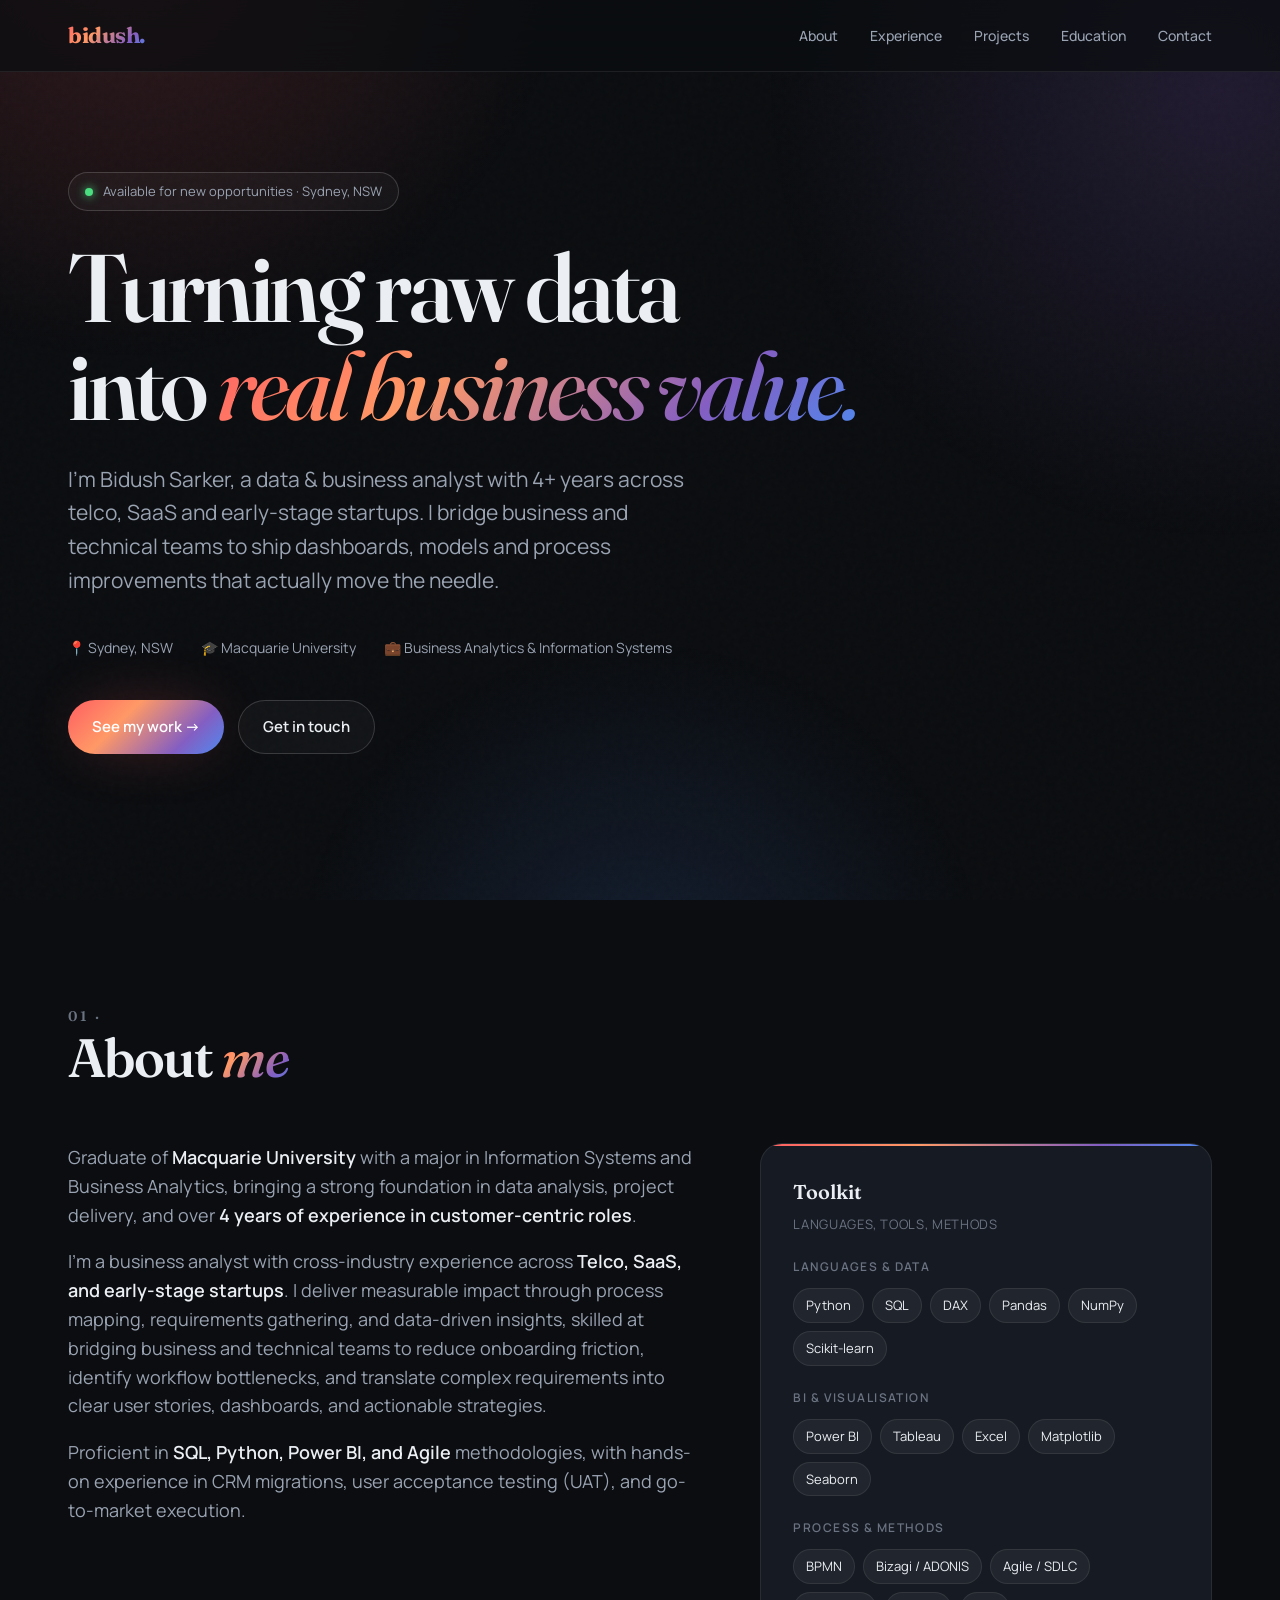
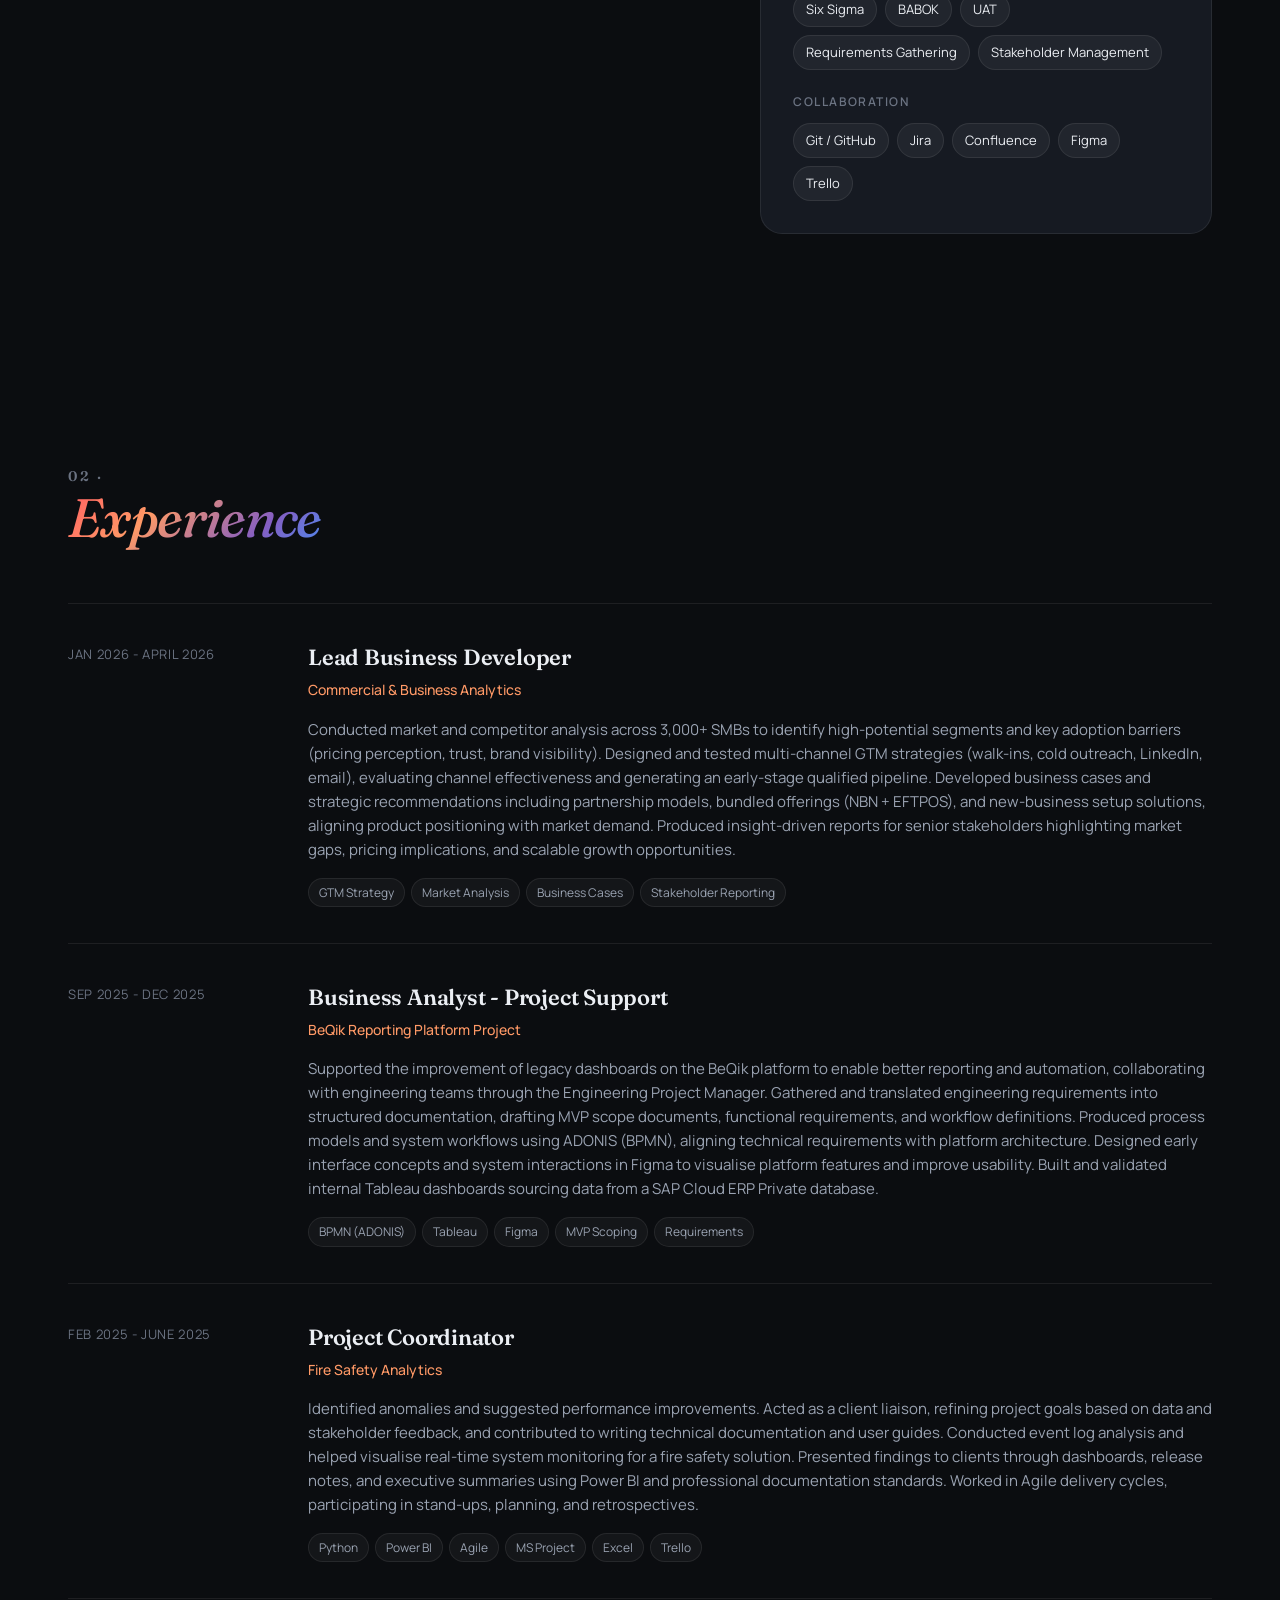
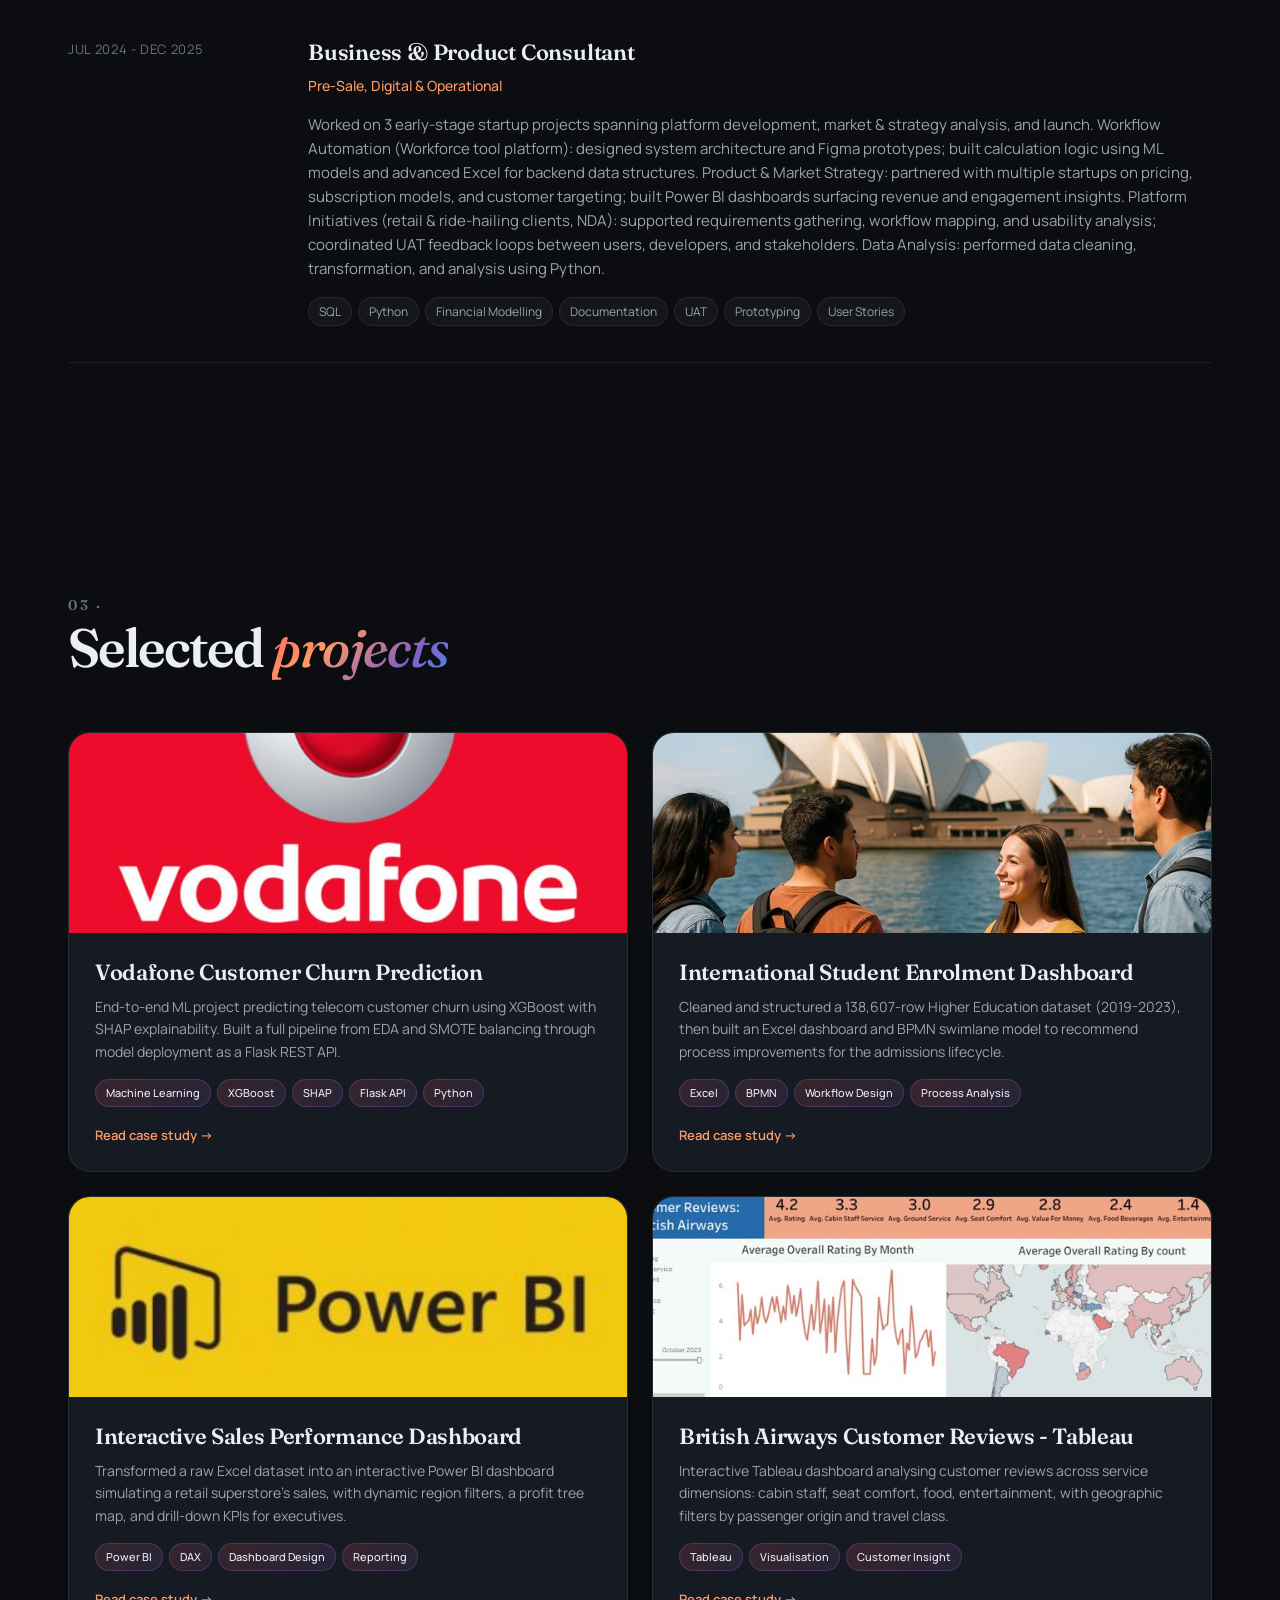
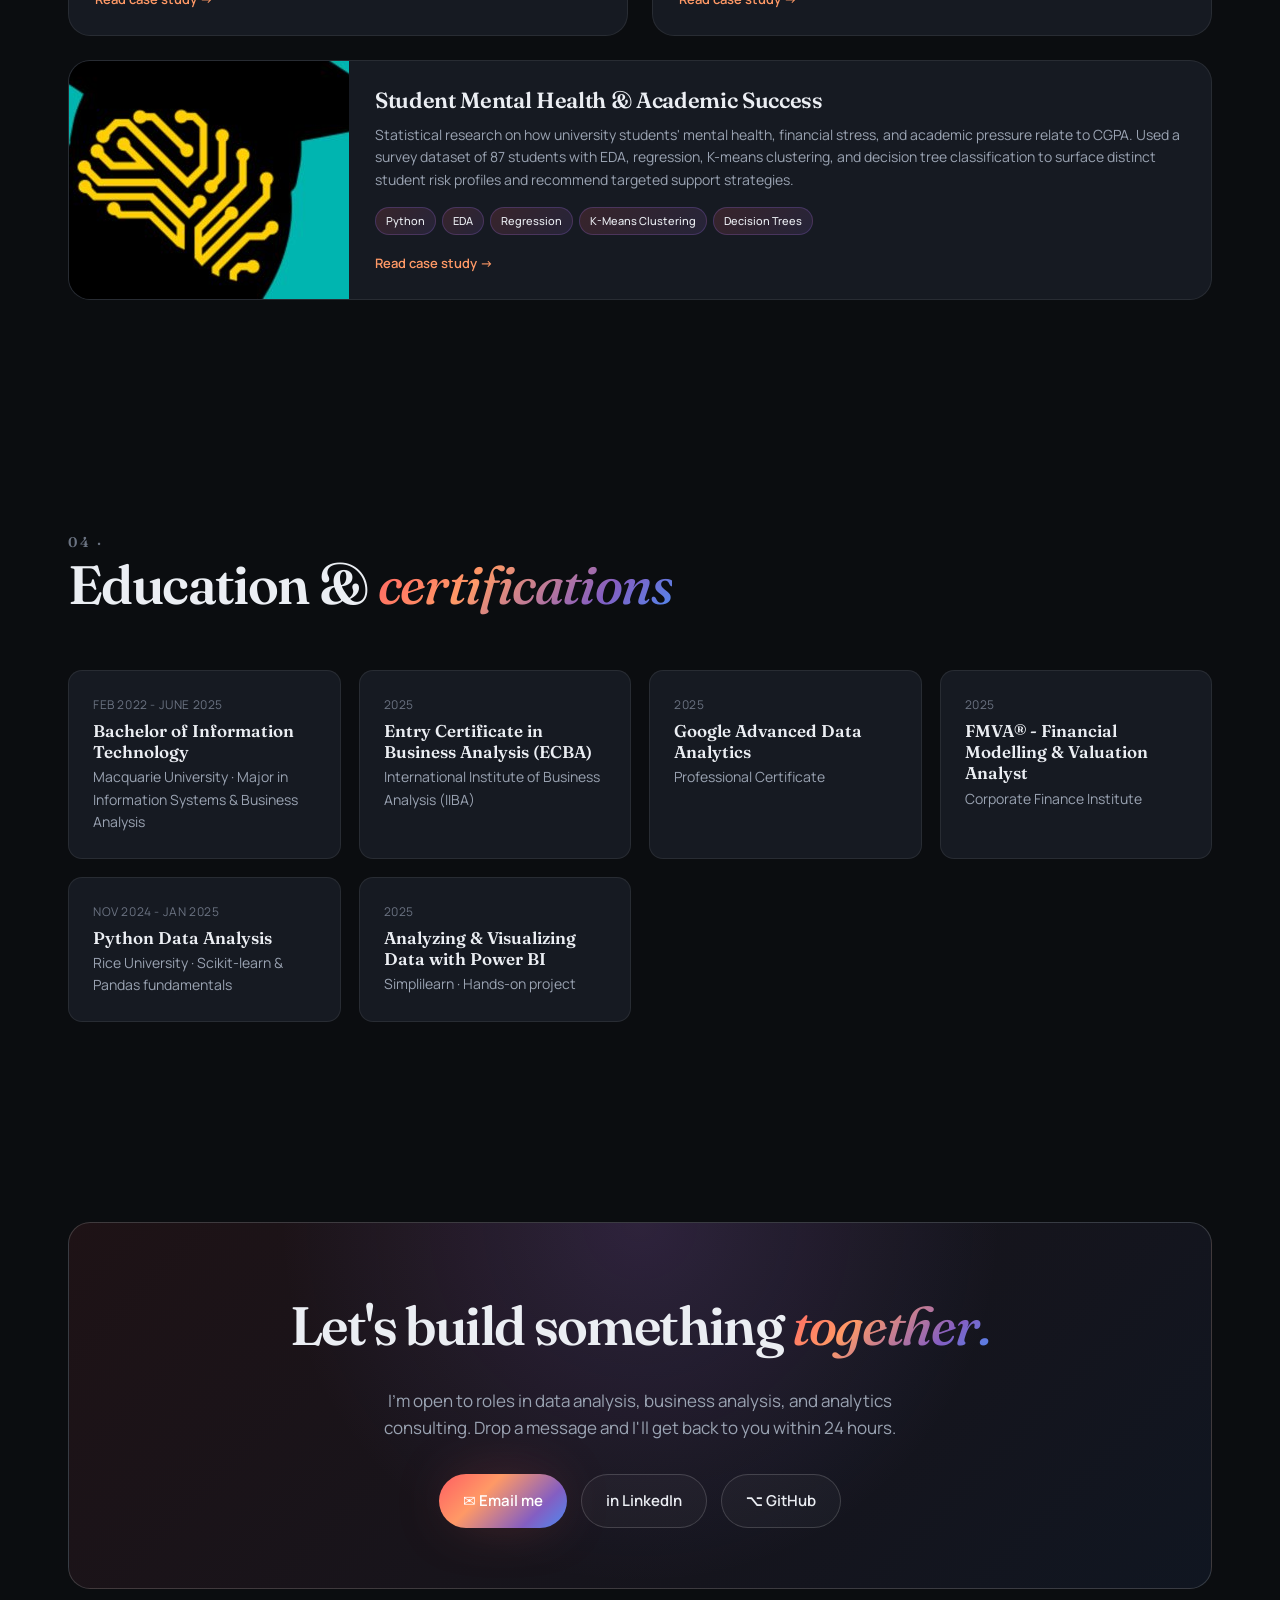
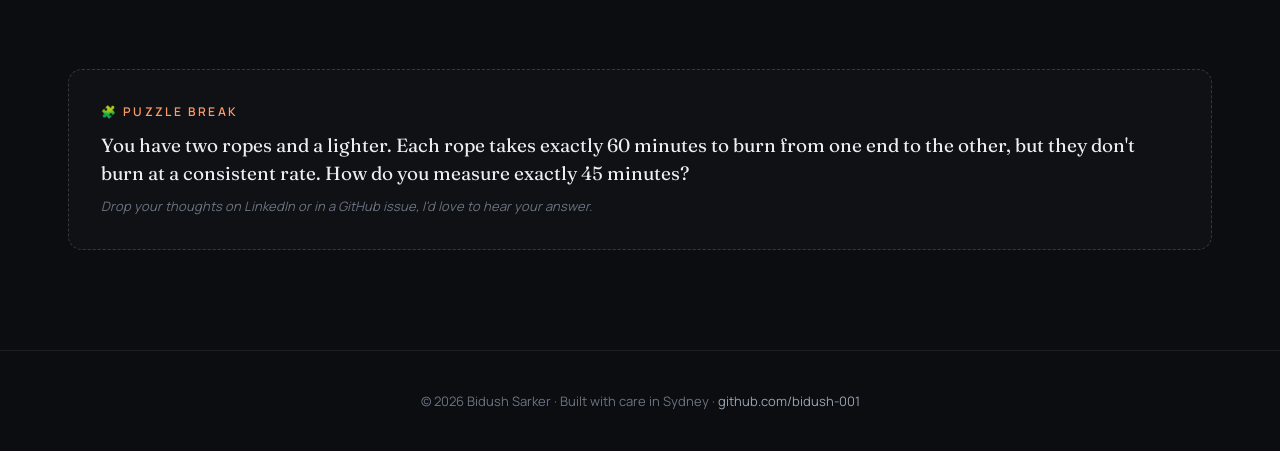
==== index.html @ 1be05b9e "Add files via upload Add project detail pages with case studies" ====
<!DOCTYPE html>
<html lang="en">
<head>
  <meta charset="UTF-8" />
  <meta name="viewport" content="width=device-width, initial-scale=1.0" />
  <title>Bidush Sarker - Data & Business Analyst</title>
  <meta name="description" content="Portfolio of Bidush Sarker - Sydney-based data and business analyst specialising in turning raw data into business value." />

  <link rel="preconnect" href="https://fonts.googleapis.com">
  <link rel="preconnect" href="https://fonts.gstatic.com" crossorigin>
  <link href="https://fonts.googleapis.com/css2?family=Fraunces:opsz,wght@9..144,400;9..144,500;9..144,600;9..144,700;9..144,800&family=Manrope:wght@400;500;600;700&display=swap" rel="stylesheet">
  <link rel="stylesheet" href="styles.css">
</head>
<body>

  <nav class="nav">
    <div class="nav-inner">
      <a href="#top" class="logo">bidush.</a>
      <ul class="nav-links">
        <li><a href="#about">About</a></li>
        <li><a href="#experience">Experience</a></li>
        <li><a href="#projects">Projects</a></li>
        <li><a href="#education">Education</a></li>
        <li><a href="#contact">Contact</a></li>
      </ul>
    </div>
  </nav>

  <header class="hero" id="top">
    <div class="container">
      <div class="eyebrow"><span class="dot"></span> Available for new opportunities · Sydney, NSW</div>
      <h1>
        Turning raw data<br>
        into <span class="accent">real business value.</span>
      </h1>
      <p class="hero-tagline">
        I'm Bidush Sarker, a data & business analyst with 4+ years across telco, SaaS and early-stage startups.
        I bridge business and technical teams to ship dashboards, models and process improvements that actually move the needle.
      </p>
      <div class="hero-meta">
        <span>📍 Sydney, NSW</span>
        <span>🎓 Macquarie University</span>
        <span>💼 Business Analytics & Information Systems</span>
      </div>
      <div class="cta-row">
        <a href="#projects" class="btn btn-primary">See my work →</a>
        <a href="#contact" class="btn btn-secondary">Get in touch</a>
      </div>
    </div>
  </header>

  <section id="about">
    <div class="container">
      <div class="section-head reveal">
        <h2 class="section-title"><span class="section-num">01 ·</span><br>About <span class="accent">me</span></h2>
      </div>
      <div class="about-grid">
        <div class="about-text reveal">
          <p>
            Graduate of <strong>Macquarie University</strong> with a major in Information Systems and Business Analytics,
            bringing a strong foundation in data analysis, project delivery, and over <strong>4 years of experience in customer-centric roles</strong>.
          </p>
          <p>
            I'm a business analyst with cross-industry experience across <strong>Telco, SaaS, and early-stage startups</strong>.
            I deliver measurable impact through process mapping, requirements gathering, and data-driven insights, skilled at bridging business and technical teams to reduce onboarding friction, identify workflow bottlenecks, and translate complex requirements into clear user stories, dashboards, and actionable strategies.
          </p>
          <p>
            Proficient in <strong>SQL, Python, Power BI, and Agile</strong> methodologies, with hands-on experience in CRM migrations, user acceptance testing (UAT), and go-to-market execution.
          </p>
        </div>

        <aside class="skills-card reveal">
          <h3>Toolkit</h3>
          <p>Languages, tools, methods</p>

          <div class="skills-group">
            <h4>Languages & Data</h4>
            <div class="chips">
              <span class="chip">Python</span>
              <span class="chip">SQL</span>
              <span class="chip">DAX</span>
              <span class="chip">Pandas</span>
              <span class="chip">NumPy</span>
              <span class="chip">Scikit-learn</span>
            </div>
          </div>

          <div class="skills-group">
            <h4>BI & Visualisation</h4>
            <div class="chips">
              <span class="chip">Power BI</span>
              <span class="chip">Tableau</span>
              <span class="chip">Excel</span>
              <span class="chip">Matplotlib</span>
              <span class="chip">Seaborn</span>
            </div>
          </div>

          <div class="skills-group">
            <h4>Process & Methods</h4>
            <div class="chips">
              <span class="chip">BPMN</span>
              <span class="chip">Bizagi / ADONIS</span>
              <span class="chip">Agile / SDLC</span>
              <span class="chip">Six Sigma</span>
              <span class="chip">BABOK</span>
              <span class="chip">UAT</span>
              <span class="chip">Requirements Gathering</span>
              <span class="chip">Stakeholder Management</span>
            </div>
          </div>

          <div class="skills-group">
            <h4>Collaboration</h4>
            <div class="chips">
              <span class="chip">Git / GitHub</span>
              <span class="chip">Jira</span>
              <span class="chip">Confluence</span>
              <span class="chip">Figma</span>
              <span class="chip">Trello</span>
            </div>
          </div>
        </aside>
      </div>
    </div>
  </section>

  <section id="experience">
    <div class="container">
      <div class="section-head reveal">
        <h2 class="section-title"><span class="section-num">02 ·</span><br><span class="accent">Experience</span></h2>
      </div>

      <div class="experience-list">
        <article class="job reveal">
          <div class="job-date">Jan 2026 - April 2026</div>
          <div>
            <h3 class="job-title">Lead Business Developer</h3>
            <p class="job-company">Commercial & Business Analytics</p>
            <p class="job-desc">
              Conducted market and competitor analysis across 3,000+ SMBs to identify high-potential segments and key adoption barriers (pricing perception, trust, brand visibility).
              Designed and tested multi-channel GTM strategies (walk-ins, cold outreach, LinkedIn, email), evaluating channel effectiveness and generating an early-stage qualified pipeline.
              Developed business cases and strategic recommendations including partnership models, bundled offerings (NBN + EFTPOS), and new-business setup solutions, aligning product positioning with market demand.
              Produced insight-driven reports for senior stakeholders highlighting market gaps, pricing implications, and scalable growth opportunities.
            </p>
            <div class="job-tags">
              <span class="job-tag">GTM Strategy</span>
              <span class="job-tag">Market Analysis</span>
              <span class="job-tag">Business Cases</span>
              <span class="job-tag">Stakeholder Reporting</span>
            </div>
          </div>
        </article>

        <article class="job reveal">
          <div class="job-date">Sep 2025 - Dec 2025</div>
          <div>
            <h3 class="job-title">Business Analyst - Project Support</h3>
            <p class="job-company">BeQik Reporting Platform Project</p>
            <p class="job-desc">
              Supported the improvement of legacy dashboards on the BeQik platform to enable better reporting and automation, collaborating with engineering teams through the Engineering Project Manager.
              Gathered and translated engineering requirements into structured documentation, drafting MVP scope documents, functional requirements, and workflow definitions.
              Produced process models and system workflows using ADONIS (BPMN), aligning technical requirements with platform architecture.
              Designed early interface concepts and system interactions in Figma to visualise platform features and improve usability.
              Built and validated internal Tableau dashboards sourcing data from a SAP Cloud ERP Private database.
            </p>
            <div class="job-tags">
              <span class="job-tag">BPMN (ADONIS)</span>
              <span class="job-tag">Tableau</span>
              <span class="job-tag">Figma</span>
              <span class="job-tag">MVP Scoping</span>
              <span class="job-tag">Requirements</span>
            </div>
          </div>
        </article>

        <article class="job reveal">
          <div class="job-date">Feb 2025 - June 2025</div>
          <div>
            <h3 class="job-title">Project Coordinator</h3>
            <p class="job-company">Fire Safety Analytics</p>
            <p class="job-desc">
              Identified anomalies and suggested performance improvements. Acted as a client liaison, refining project goals based on data and stakeholder feedback, and contributed to writing technical documentation and user guides.
              Conducted event log analysis and helped visualise real-time system monitoring for a fire safety solution.
              Presented findings to clients through dashboards, release notes, and executive summaries using Power BI and professional documentation standards.
              Worked in Agile delivery cycles, participating in stand-ups, planning, and retrospectives.
            </p>
            <div class="job-tags">
              <span class="job-tag">Python</span>
              <span class="job-tag">Power BI</span>
              <span class="job-tag">Agile</span>
              <span class="job-tag">MS Project</span>
              <span class="job-tag">Excel</span>
              <span class="job-tag">Trello</span>
            </div>
          </div>
        </article>

        <article class="job reveal">
          <div class="job-date">Jul 2024 - Dec 2025</div>
          <div>
            <h3 class="job-title">Business & Product Consultant</h3>
            <p class="job-company">Pre-Sale, Digital & Operational</p>
            <p class="job-desc">
              Worked on 3 early-stage startup projects spanning platform development, market & strategy analysis, and launch.
              Workflow Automation (Workforce tool platform): designed system architecture and Figma prototypes; built calculation logic using ML models and advanced Excel for backend data structures.
              Product & Market Strategy: partnered with multiple startups on pricing, subscription models, and customer targeting; built Power BI dashboards surfacing revenue and engagement insights.
              Platform Initiatives (retail & ride-hailing clients, NDA): supported requirements gathering, workflow mapping, and usability analysis; coordinated UAT feedback loops between users, developers, and stakeholders.
              Data Analysis: performed data cleaning, transformation, and analysis using Python.
            </p>
            <div class="job-tags">
              <span class="job-tag">SQL</span>
              <span class="job-tag">Python</span>
              <span class="job-tag">Financial Modelling</span>
              <span class="job-tag">Documentation</span>
              <span class="job-tag">UAT</span>
              <span class="job-tag">Prototyping</span>
              <span class="job-tag">User Stories</span>
            </div>
          </div>
        </article>
      </div>
    </div>
  </section>

  <section id="projects">
    <div class="container">
      <div class="section-head reveal">
        <h2 class="section-title"><span class="section-num">03 ·</span><br>Selected <span class="accent">projects</span></h2>
      </div>

      <div class="projects-grid">

        <a href="projects/vodafone-churn.html" class="project-card reveal">
          <div class="project-thumb"><img src="images/vodafone-thumb.jpg" alt="Vodafone"></div>
          <div class="project-body">
            <h3 class="project-title">Vodafone Customer Churn Prediction</h3>
            <p class="project-desc">
              End-to-end ML project predicting telecom customer churn using XGBoost with SHAP explainability. Built a full pipeline from EDA and SMOTE balancing through model deployment as a Flask REST API.
            </p>
            <div class="project-tags">
              <span class="project-tag">Machine Learning</span>
              <span class="project-tag">XGBoost</span>
              <span class="project-tag">SHAP</span>
              <span class="project-tag">Flask API</span>
              <span class="project-tag">Python</span>
            </div>
            <span class="project-cta">Read case study →</span>
          </div>
        </a>

        <a href="projects/intl-student.html" class="project-card reveal">
          <div class="project-thumb"><img src="images/intl-student-thumb.png" alt="International students"></div>
          <div class="project-body">
            <h3 class="project-title">International Student Enrolment Dashboard</h3>
            <p class="project-desc">
              Cleaned and structured a 138,607-row Higher Education dataset (2019-2023), then built an Excel dashboard and BPMN swimlane model to recommend process improvements for the admissions lifecycle.
            </p>
            <div class="project-tags">
              <span class="project-tag">Excel</span>
              <span class="project-tag">BPMN</span>
              <span class="project-tag">Workflow Design</span>
              <span class="project-tag">Process Analysis</span>
            </div>
            <span class="project-cta">Read case study →</span>
          </div>
        </a>

        <a href="projects/powerbi-sales.html" class="project-card reveal">
          <div class="project-thumb"><img src="images/powerbi-thumb.png" alt="Power BI"></div>
          <div class="project-body">
            <h3 class="project-title">Interactive Sales Performance Dashboard</h3>
            <p class="project-desc">
              Transformed a raw Excel dataset into an interactive Power BI dashboard simulating a retail superstore's sales, with dynamic region filters, a profit tree map, and drill-down KPIs for executives.
            </p>
            <div class="project-tags">
              <span class="project-tag">Power BI</span>
              <span class="project-tag">DAX</span>
              <span class="project-tag">Dashboard Design</span>
              <span class="project-tag">Reporting</span>
            </div>
            <span class="project-cta">Read case study →</span>
          </div>
        </a>

        <a href="projects/british-airways.html" class="project-card reveal">
          <div class="project-thumb"><img src="images/ba-thumb.png" alt="British Airways Tableau"></div>
          <div class="project-body">
            <h3 class="project-title">British Airways Customer Reviews - Tableau</h3>
            <p class="project-desc">
              Interactive Tableau dashboard analysing customer reviews across service dimensions: cabin staff, seat comfort, food, entertainment, with geographic filters by passenger origin and travel class.
            </p>
            <div class="project-tags">
              <span class="project-tag">Tableau</span>
              <span class="project-tag">Visualisation</span>
              <span class="project-tag">Customer Insight</span>
            </div>
            <span class="project-cta">Read case study →</span>
          </div>
        </a>

        <a href="projects/student-mental-health.html" class="project-card reveal" style="grid-column: 1 / -1;">
          <div style="display: grid; grid-template-columns: 280px 1fr; min-height: 200px;">
            <div class="project-thumb" style="height: 100%;"><img src="images/mental-health-thumb.png" alt="Student mental health"></div>
            <div class="project-body">
              <h3 class="project-title">Student Mental Health & Academic Success</h3>
              <p class="project-desc">
                Statistical research on how university students' mental health, financial stress, and academic pressure relate to CGPA. Used a survey dataset of 87 students with EDA, regression, K-means clustering, and decision tree classification to surface distinct student risk profiles and recommend targeted support strategies.
              </p>
              <div class="project-tags">
                <span class="project-tag">Python</span>
                <span class="project-tag">EDA</span>
                <span class="project-tag">Regression</span>
                <span class="project-tag">K-Means Clustering</span>
                <span class="project-tag">Decision Trees</span>
              </div>
              <span class="project-cta">Read case study →</span>
            </div>
          </div>
        </a>

      </div>
    </div>
  </section>

  <section id="education">
    <div class="container">
      <div class="section-head reveal">
        <h2 class="section-title"><span class="section-num">04 ·</span><br>Education & <span class="accent">certifications</span></h2>
      </div>

      <div class="edu-grid">
        <div class="edu-item reveal">
          <div class="edu-date">Feb 2022 - June 2025</div>
          <div class="edu-title">Bachelor of Information Technology</div>
          <div class="edu-sub">Macquarie University · Major in Information Systems & Business Analysis</div>
        </div>
        <div class="edu-item reveal">
          <div class="edu-date">2025</div>
          <div class="edu-title">Entry Certificate in Business Analysis (ECBA)</div>
          <div class="edu-sub">International Institute of Business Analysis (IIBA)</div>
        </div>
        <div class="edu-item reveal">
          <div class="edu-date">2025</div>
          <div class="edu-title">Google Advanced Data Analytics</div>
          <div class="edu-sub">Professional Certificate</div>
        </div>
        <div class="edu-item reveal">
          <div class="edu-date">2025</div>
          <div class="edu-title">FMVA® - Financial Modelling & Valuation Analyst</div>
          <div class="edu-sub">Corporate Finance Institute</div>
        </div>
        <div class="edu-item reveal">
          <div class="edu-date">Nov 2024 - Jan 2025</div>
          <div class="edu-title">Python Data Analysis</div>
          <div class="edu-sub">Rice University · Scikit-learn & Pandas fundamentals</div>
        </div>
        <div class="edu-item reveal">
          <div class="edu-date">2025</div>
          <div class="edu-title">Analyzing & Visualizing Data with Power BI</div>
          <div class="edu-sub">Simplilearn · Hands-on project</div>
        </div>
      </div>
    </div>
  </section>

  <section id="contact">
    <div class="container">
      <div class="contact-card reveal">
        <h2>Let's build something <span class="accent">together.</span></h2>
        <p>
          I'm open to roles in data analysis, business analysis, and analytics consulting.
          Drop a message and I'll get back to you within 24 hours.
        </p>
        <div class="contact-links">
          <a href="mailto:bidush.sarkers99@gmail.com" class="btn btn-primary">✉ Email me</a>
          <a href="https://www.linkedin.com/in/bidush-sarker-0323841b0" target="_blank" rel="noopener" class="btn btn-secondary">in LinkedIn</a>
          <a href="https://github.com/bidush-001" target="_blank" rel="noopener" class="btn btn-secondary">⌥ GitHub</a>
        </div>
      </div>

      <div class="puzzle reveal">
        <div class="puzzle-label">🧩 Puzzle break</div>
        <div class="puzzle-text">
          You have two ropes and a lighter. Each rope takes exactly 60 minutes to burn from one end to the other, but they don't burn at a consistent rate. How do you measure exactly 45 minutes?
        </div>
        <div class="puzzle-note">Drop your thoughts on LinkedIn or in a GitHub issue, I'd love to hear your answer.</div>
      </div>
    </div>
  </section>

  <footer>
    <div class="container">
      <p>© 2026 Bidush Sarker · Built with care in Sydney · <a href="https://github.com/bidush-001" target="_blank" rel="noopener">github.com/bidush-001</a></p>
    </div>
  </footer>

  <script>
    const observer = new IntersectionObserver((entries) => {
      entries.forEach(entry => {
        if (entry.isIntersecting) {
          entry.target.classList.add('visible');
          observer.unobserve(entry.target);
        }
      });
    }, { threshold: 0.12, rootMargin: '0px 0px -60px 0px' });
    document.querySelectorAll('.reveal').forEach(el => observer.observe(el));
  </script>
</body>
</html>
---- styles.css ----
/* ========== Shared portfolio styles ========== */

:root {
  --bg: #0b0d10;
  --bg-soft: #11141a;
  --surface: #161a22;
  --surface-2: #1d222c;
  --border: rgba(255,255,255,0.08);
  --border-strong: rgba(255,255,255,0.16);
  --text: #ebeef3;
  --text-muted: #9aa3b2;
  --text-dim: #6b7382;

  --accent-1: #ff5e62;
  --accent-2: #ff9966;
  --accent-3: #845ec2;
  --accent-4: #4d8af0;

  --grad-primary: linear-gradient(135deg, #ff5e62 0%, #ff9966 35%, #845ec2 75%, #4d8af0 100%);
  --grad-soft: linear-gradient(135deg, rgba(255,94,98,0.15), rgba(132,94,194,0.15));

  --radius-sm: 8px;
  --radius: 14px;
  --radius-lg: 22px;
  --shadow-soft: 0 10px 40px -10px rgba(0,0,0,0.5);
  --shadow-glow: 0 0 60px -15px rgba(255,94,98,0.4);

  --font-display: 'Fraunces', serif;
  --font-body: 'Manrope', system-ui, sans-serif;
}

*, *::before, *::after { box-sizing: border-box; margin: 0; padding: 0; }
html { scroll-behavior: smooth; }
body {
  font-family: var(--font-body);
  background: var(--bg);
  color: var(--text);
  line-height: 1.6;
  overflow-x: hidden;
  -webkit-font-smoothing: antialiased;
  -moz-osx-font-smoothing: grayscale;
}
a { color: inherit; text-decoration: none; }
img { max-width: 100%; display: block; }
button { font-family: inherit; cursor: pointer; border: none; background: none; color: inherit; }

body::before {
  content: '';
  position: fixed;
  inset: 0;
  background:
    radial-gradient(900px circle at 10% -10%, rgba(255,94,98,0.18), transparent 50%),
    radial-gradient(900px circle at 95% 10%, rgba(132,94,194,0.18), transparent 50%),
    radial-gradient(700px circle at 50% 110%, rgba(77,138,240,0.15), transparent 50%);
  z-index: -2;
  pointer-events: none;
}
body::after {
  content: '';
  position: fixed;
  inset: 0;
  background-image: url("data:image/svg+xml,%3Csvg viewBox='0 0 200 200' xmlns='http://www.w3.org/2000/svg'%3E%3Cfilter id='n'%3E%3CfeTurbulence type='fractalNoise' baseFrequency='0.85' numOctaves='3' /%3E%3C/filter%3E%3Crect width='100%25' height='100%25' filter='url(%23n)' opacity='0.5'/%3E%3C/svg%3E");
  opacity: 0.04;
  z-index: -1;
  pointer-events: none;
}

.container {
  max-width: 1200px;
  margin: 0 auto;
  padding: 0 28px;
}

/* ---------- Nav ---------- */
.nav {
  position: sticky;
  top: 0;
  z-index: 50;
  backdrop-filter: blur(20px);
  -webkit-backdrop-filter: blur(20px);
  background: rgba(11,13,16,0.7);
  border-bottom: 1px solid var(--border);
}
.nav-inner {
  display: flex;
  align-items: center;
  justify-content: space-between;
  padding: 18px 28px;
  max-width: 1200px;
  margin: 0 auto;
}
.logo {
  font-family: var(--font-display);
  font-weight: 700;
  font-size: 22px;
  letter-spacing: -0.02em;
  background: var(--grad-primary);
  -webkit-background-clip: text;
  background-clip: text;
  color: transparent;
}
.nav-links {
  display: flex;
  gap: 32px;
  list-style: none;
}
.nav-links a {
  font-size: 14px;
  font-weight: 500;
  color: var(--text-muted);
  transition: color 0.2s ease;
  position: relative;
}
.nav-links a:hover { color: var(--text); }
.nav-links a::after {
  content: '';
  position: absolute;
  bottom: -6px; left: 0;
  height: 2px;
  width: 0;
  background: var(--grad-primary);
  transition: width 0.3s ease;
}
.nav-links a:hover::after { width: 100%; }
@media (max-width: 720px) { .nav-links { display: none; } }

/* ---------- Buttons ---------- */
.btn {
  display: inline-flex;
  align-items: center;
  gap: 10px;
  padding: 14px 24px;
  border-radius: 100px;
  font-size: 15px;
  font-weight: 600;
  transition: transform 0.2s ease, box-shadow 0.2s ease;
}
.btn-primary {
  background: var(--grad-primary);
  color: white;
  box-shadow: var(--shadow-glow);
}
.btn-primary:hover { transform: translateY(-2px); box-shadow: 0 0 80px -10px rgba(255,94,98,0.6); }
.btn-secondary {
  border: 1px solid var(--border-strong);
  background: rgba(255,255,255,0.03);
  color: var(--text);
}
.btn-secondary:hover { transform: translateY(-2px); border-color: var(--text); }

/* ---------- Footer ---------- */
footer {
  padding: 40px 0;
  border-top: 1px solid var(--border);
  text-align: center;
  color: var(--text-dim);
  font-size: 13px;
}
footer a { color: var(--text-muted); }
footer a:hover { color: var(--text); }

/* ---------- Scroll reveal ---------- */
.reveal { opacity: 0; transform: translateY(24px); transition: opacity 0.7s ease, transform 0.7s ease; }
.reveal.visible { opacity: 1; transform: translateY(0); }

::selection { background: var(--accent-1); color: white; }

/* ========== Index page only ========== */

.hero {
  padding: 100px 0 120px;
  position: relative;
}
.eyebrow {
  display: inline-flex;
  align-items: center;
  gap: 10px;
  padding: 8px 16px;
  border: 1px solid var(--border-strong);
  border-radius: 100px;
  background: rgba(255,255,255,0.03);
  font-size: 13px;
  color: var(--text-muted);
  margin-bottom: 28px;
}
.eyebrow .dot {
  width: 8px; height: 8px;
  border-radius: 50%;
  background: #4ade80;
  box-shadow: 0 0 10px #4ade80;
  animation: pulse 2s ease-in-out infinite;
}
@keyframes pulse { 50% { opacity: 0.6; } }

.hero h1 {
  font-family: var(--font-display);
  font-weight: 600;
  font-size: clamp(46px, 8vw, 96px);
  line-height: 1.02;
  letter-spacing: -0.035em;
  margin-bottom: 28px;
}
.hero h1 .accent {
  background: var(--grad-primary);
  -webkit-background-clip: text;
  background-clip: text;
  color: transparent;
  font-style: italic;
  font-weight: 500;
}
.hero-tagline {
  font-size: clamp(17px, 2vw, 21px);
  color: var(--text-muted);
  max-width: 640px;
  margin-bottom: 40px;
}
.hero-meta {
  display: flex;
  flex-wrap: wrap;
  gap: 28px;
  margin-bottom: 40px;
  font-size: 14px;
  color: var(--text-muted);
}
.hero-meta span { display: inline-flex; align-items: center; gap: 8px; }

.cta-row { display: flex; flex-wrap: wrap; gap: 14px; }

section { padding: 100px 0; position: relative; }
.section-head {
  display: flex;
  align-items: baseline;
  justify-content: space-between;
  margin-bottom: 56px;
  flex-wrap: wrap;
  gap: 20px;
}
.section-title {
  font-family: var(--font-display);
  font-weight: 600;
  font-size: clamp(34px, 5vw, 54px);
  letter-spacing: -0.03em;
  line-height: 1.05;
}
.section-title .accent {
  background: var(--grad-primary);
  -webkit-background-clip: text;
  background-clip: text;
  color: transparent;
  font-style: italic;
  font-weight: 500;
}
.section-num {
  font-family: var(--font-display);
  font-size: 14px;
  color: var(--text-dim);
  letter-spacing: 0.2em;
  text-transform: uppercase;
}

.about-grid {
  display: grid;
  grid-template-columns: 1.4fr 1fr;
  gap: 60px;
  align-items: start;
}
@media (max-width: 880px) { .about-grid { grid-template-columns: 1fr; } }
.about-text { font-size: 18px; color: var(--text-muted); }
.about-text p + p { margin-top: 18px; }
.about-text strong { color: var(--text); font-weight: 600; }

.skills-card {
  padding: 32px;
  background: var(--surface);
  border: 1px solid var(--border);
  border-radius: var(--radius-lg);
  position: relative;
  overflow: hidden;
}
.skills-card::before {
  content: '';
  position: absolute;
  top: 0; left: 0; right: 0;
  height: 2px;
  background: var(--grad-primary);
}
.skills-card h3 {
  font-family: var(--font-display);
  font-size: 20px;
  font-weight: 600;
  margin-bottom: 6px;
}
.skills-card h3 + p {
  font-size: 13px;
  color: var(--text-dim);
  margin-bottom: 20px;
  letter-spacing: 0.05em;
  text-transform: uppercase;
}
.skills-group { margin-top: 22px; }
.skills-group h4 {
  font-size: 12px;
  font-weight: 600;
  letter-spacing: 0.12em;
  text-transform: uppercase;
  color: var(--text-dim);
  margin-bottom: 12px;
}
.chips { display: flex; flex-wrap: wrap; gap: 8px; }
.chip {
  font-size: 13px;
  padding: 6px 12px;
  border-radius: 100px;
  background: rgba(255,255,255,0.05);
  border: 1px solid var(--border);
  color: var(--text);
  transition: all 0.2s ease;
}
.chip:hover {
  background: var(--grad-soft);
  border-color: var(--accent-3);
}

.experience-list {
  display: flex;
  flex-direction: column;
  gap: 0;
}
.job {
  display: grid;
  grid-template-columns: 200px 1fr;
  gap: 40px;
  padding: 36px 0;
  border-top: 1px solid var(--border);
  transition: background 0.3s ease;
}
.job:last-child { border-bottom: 1px solid var(--border); }
.job:hover { background: rgba(255,255,255,0.015); }
@media (max-width: 720px) {
  .job { grid-template-columns: 1fr; gap: 12px; }
}
.job-date {
  font-size: 13px;
  color: var(--text-dim);
  letter-spacing: 0.05em;
  text-transform: uppercase;
  padding-top: 4px;
}
.job-title {
  font-family: var(--font-display);
  font-size: 22px;
  font-weight: 600;
  margin-bottom: 4px;
  letter-spacing: -0.01em;
}
.job-company {
  font-size: 14px;
  color: var(--accent-2);
  margin-bottom: 16px;
  font-weight: 500;
}
.job-desc {
  color: var(--text-muted);
  font-size: 15px;
  margin-bottom: 16px;
}
.job-tags { display: flex; flex-wrap: wrap; gap: 6px; }
.job-tag {
  font-size: 12px;
  padding: 4px 10px;
  border-radius: 100px;
  background: rgba(255,255,255,0.04);
  color: var(--text-muted);
  border: 1px solid var(--border);
}

.projects-grid {
  display: grid;
  grid-template-columns: repeat(2, 1fr);
  gap: 24px;
}
@media (max-width: 880px) { .projects-grid { grid-template-columns: 1fr; } }

.project-card {
  background: var(--surface);
  border: 1px solid var(--border);
  border-radius: var(--radius-lg);
  overflow: hidden;
  display: flex;
  flex-direction: column;
  transition: transform 0.3s ease, border-color 0.3s ease, box-shadow 0.3s ease;
  position: relative;
  cursor: pointer;
}
.project-card:hover {
  transform: translateY(-4px);
  border-color: var(--border-strong);
  box-shadow: var(--shadow-soft);
}
.project-thumb {
  height: 200px;
  position: relative;
  overflow: hidden;
  background: #1d222c;
}
.project-thumb img {
  width: 100%;
  height: 100%;
  object-fit: cover;
  object-position: center;
  transition: transform 0.5s ease;
}
.project-card:hover .project-thumb img { transform: scale(1.05); }

.project-body { padding: 26px; flex-grow: 1; display: flex; flex-direction: column; }
.project-title {
  font-family: var(--font-display);
  font-size: 22px;
  font-weight: 600;
  margin-bottom: 10px;
  letter-spacing: -0.015em;
  line-height: 1.2;
}
.project-desc {
  color: var(--text-muted);
  font-size: 14px;
  margin-bottom: 16px;
  flex-grow: 1;
}
.project-tags { display: flex; flex-wrap: wrap; gap: 6px; margin-bottom: 18px; }
.project-tag {
  font-size: 11px;
  padding: 4px 10px;
  border-radius: 100px;
  background: var(--grad-soft);
  border: 1px solid rgba(132,94,194,0.3);
  color: var(--text);
  font-weight: 500;
}
.project-cta {
  font-size: 13px;
  font-weight: 600;
  color: var(--accent-2);
  display: inline-flex;
  align-items: center;
  gap: 6px;
  transition: gap 0.2s ease;
  margin-top: auto;
}
.project-card:hover .project-cta { gap: 10px; }

.edu-grid {
  display: grid;
  grid-template-columns: repeat(auto-fit, minmax(260px, 1fr));
  gap: 18px;
}
.edu-item {
  padding: 24px;
  background: var(--surface);
  border: 1px solid var(--border);
  border-radius: var(--radius);
  transition: border-color 0.2s ease;
}
.edu-item:hover { border-color: var(--border-strong); }
.edu-date {
  font-size: 12px;
  color: var(--text-dim);
  letter-spacing: 0.05em;
  text-transform: uppercase;
  margin-bottom: 6px;
}
.edu-title {
  font-family: var(--font-display);
  font-size: 17px;
  font-weight: 600;
  margin-bottom: 4px;
  line-height: 1.25;
}
.edu-sub { font-size: 14px; color: var(--text-muted); }

.contact-card {
  padding: 60px 40px;
  border-radius: var(--radius-lg);
  background: linear-gradient(135deg, rgba(255,94,98,0.08), rgba(77,138,240,0.08));
  border: 1px solid var(--border-strong);
  text-align: center;
  position: relative;
  overflow: hidden;
}
.contact-card::before {
  content: '';
  position: absolute;
  inset: 0;
  background: radial-gradient(600px circle at 50% 0%, rgba(132,94,194,0.2), transparent 60%);
  pointer-events: none;
}
.contact-card h2 {
  font-family: var(--font-display);
  font-size: clamp(34px, 5vw, 54px);
  font-weight: 600;
  letter-spacing: -0.03em;
  margin-bottom: 18px;
  position: relative;
}
.contact-card h2 .accent {
  background: var(--grad-primary);
  -webkit-background-clip: text;
  background-clip: text;
  color: transparent;
  font-style: italic;
  font-weight: 500;
}
.contact-card p {
  color: var(--text-muted);
  max-width: 520px;
  margin: 0 auto 32px;
  font-size: 17px;
  position: relative;
}
.contact-links {
  display: flex;
  justify-content: center;
  flex-wrap: wrap;
  gap: 14px;
  position: relative;
}

.puzzle {
  margin-top: 80px;
  padding: 32px;
  border: 1px dashed var(--border-strong);
  border-radius: var(--radius);
  background: rgba(255,255,255,0.02);
}
.puzzle-label {
  font-size: 12px;
  letter-spacing: 0.2em;
  text-transform: uppercase;
  color: var(--accent-2);
  margin-bottom: 10px;
  font-weight: 600;
}
.puzzle-text {
  font-family: var(--font-display);
  font-size: 19px;
  line-height: 1.5;
  color: var(--text);
  margin-bottom: 8px;
}
.puzzle-note { font-size: 13px; color: var(--text-dim); font-style: italic; }

/* ========== Project detail page ========== */

.project-page { padding: 60px 0 100px; }

.back-link {
  display: inline-flex;
  align-items: center;
  gap: 8px;
  color: var(--text-muted);
  font-size: 14px;
  font-weight: 500;
  margin-bottom: 40px;
  transition: color 0.2s ease, gap 0.2s ease;
}
.back-link:hover { color: var(--text); gap: 12px; }

.project-hero {
  margin-bottom: 60px;
}
.project-hero-image {
  width: 100%;
  height: 360px;
  border-radius: var(--radius-lg);
  overflow: hidden;
  margin-bottom: 36px;
  border: 1px solid var(--border);
  background: var(--surface);
  position: relative;
}
.project-hero-image img {
  width: 100%;
  height: 100%;
  object-fit: cover;
}
.project-hero-image.contain img {
  object-fit: contain;
  padding: 40px;
}
@media (max-width: 720px) {
  .project-hero-image { height: 220px; }
}

.project-h1 {
  font-family: var(--font-display);
  font-weight: 600;
  font-size: clamp(36px, 6vw, 64px);
  letter-spacing: -0.03em;
  line-height: 1.05;
  margin-bottom: 20px;
}
.project-h1 .accent {
  background: var(--grad-primary);
  -webkit-background-clip: text;
  background-clip: text;
  color: transparent;
  font-style: italic;
  font-weight: 500;
}
.project-subtitle {
  font-size: clamp(17px, 2vw, 20px);
  color: var(--text-muted);
  max-width: 720px;
  margin-bottom: 28px;
}
.project-meta-tags { display: flex; flex-wrap: wrap; gap: 8px; margin-bottom: 36px; }
.project-meta-tag {
  font-size: 12px;
  padding: 6px 14px;
  border-radius: 100px;
  background: var(--grad-soft);
  border: 1px solid rgba(132,94,194,0.3);
  color: var(--text);
  font-weight: 500;
}

.project-content {
  display: grid;
  grid-template-columns: 1fr 280px;
  gap: 60px;
  margin-bottom: 60px;
}
@media (max-width: 880px) {
  .project-content { grid-template-columns: 1fr; gap: 40px; }
}

.project-main h2 {
  font-family: var(--font-display);
  font-size: 28px;
  font-weight: 600;
  letter-spacing: -0.02em;
  margin: 40px 0 18px;
  line-height: 1.2;
}
.project-main h2:first-child { margin-top: 0; }
.project-main h3 {
  font-family: var(--font-display);
  font-size: 20px;
  font-weight: 600;
  margin: 28px 0 12px;
  color: var(--text);
}
.project-main p {
  color: var(--text-muted);
  font-size: 16px;
  margin-bottom: 16px;
}
.project-main strong { color: var(--text); font-weight: 600; }
.project-main ul {
  list-style: none;
  margin-bottom: 20px;
  padding-left: 0;
}
.project-main li {
  color: var(--text-muted);
  font-size: 16px;
  padding: 8px 0 8px 24px;
  position: relative;
  line-height: 1.6;
}
.project-main li::before {
  content: '';
  position: absolute;
  left: 0;
  top: 18px;
  width: 12px;
  height: 2px;
  background: var(--grad-primary);
  border-radius: 2px;
}
.project-main li strong { color: var(--text); }

.project-sidebar {
  position: sticky;
  top: 100px;
  align-self: start;
  padding: 28px;
  background: var(--surface);
  border: 1px solid var(--border);
  border-radius: var(--radius-lg);
  height: fit-content;
}
.project-sidebar::before {
  content: '';
  position: absolute;
  top: 0; left: 0; right: 0;
  height: 2px;
  background: var(--grad-primary);
  border-radius: var(--radius-lg) var(--radius-lg) 0 0;
}
.sidebar-section { margin-bottom: 26px; }
.sidebar-section:last-child { margin-bottom: 0; }
.sidebar-label {
  font-size: 11px;
  font-weight: 700;
  letter-spacing: 0.15em;
  text-transform: uppercase;
  color: var(--text-dim);
  margin-bottom: 10px;
}
.sidebar-value { font-size: 14px; color: var(--text); line-height: 1.5; }
.sidebar-chips { display: flex; flex-wrap: wrap; gap: 6px; }
.sidebar-chip {
  font-size: 12px;
  padding: 5px 11px;
  border-radius: 100px;
  background: rgba(255,255,255,0.05);
  border: 1px solid var(--border);
  color: var(--text);
}

/* Screenshots gallery */
.screenshots { margin: 40px 0; }
.screenshots h3 {
  font-family: var(--font-display);
  font-size: 22px;
  font-weight: 600;
  margin-bottom: 20px;
}
.screenshot {
  margin-bottom: 24px;
  border-radius: var(--radius);
  overflow: hidden;
  border: 1px solid var(--border);
  background: var(--surface);
}
.screenshot img { width: 100%; height: auto; display: block; }
.screenshot-caption {
  padding: 12px 18px;
  font-size: 13px;
  color: var(--text-muted);
  border-top: 1px solid var(--border);
  background: rgba(0,0,0,0.2);
}

/* Final CTA on project page */
.project-final-cta {
  margin-top: 60px;
  padding: 50px 40px;
  border-radius: var(--radius-lg);
  background: linear-gradient(135deg, rgba(255,94,98,0.08), rgba(77,138,240,0.08));
  border: 1px solid var(--border-strong);
  text-align: center;
  position: relative;
  overflow: hidden;
}
.project-final-cta::before {
  content: '';
  position: absolute;
  inset: 0;
  background: radial-gradient(600px circle at 50% 0%, rgba(132,94,194,0.2), transparent 60%);
  pointer-events: none;
}
.project-final-cta h3 {
  font-family: var(--font-display);
  font-size: clamp(26px, 4vw, 38px);
  font-weight: 600;
  letter-spacing: -0.02em;
  margin-bottom: 14px;
  position: relative;
}
.project-final-cta p {
  color: var(--text-muted);
  margin-bottom: 28px;
  max-width: 540px;
  margin-left: auto;
  margin-right: auto;
  position: relative;
}
.project-final-cta .btn { position: relative; }
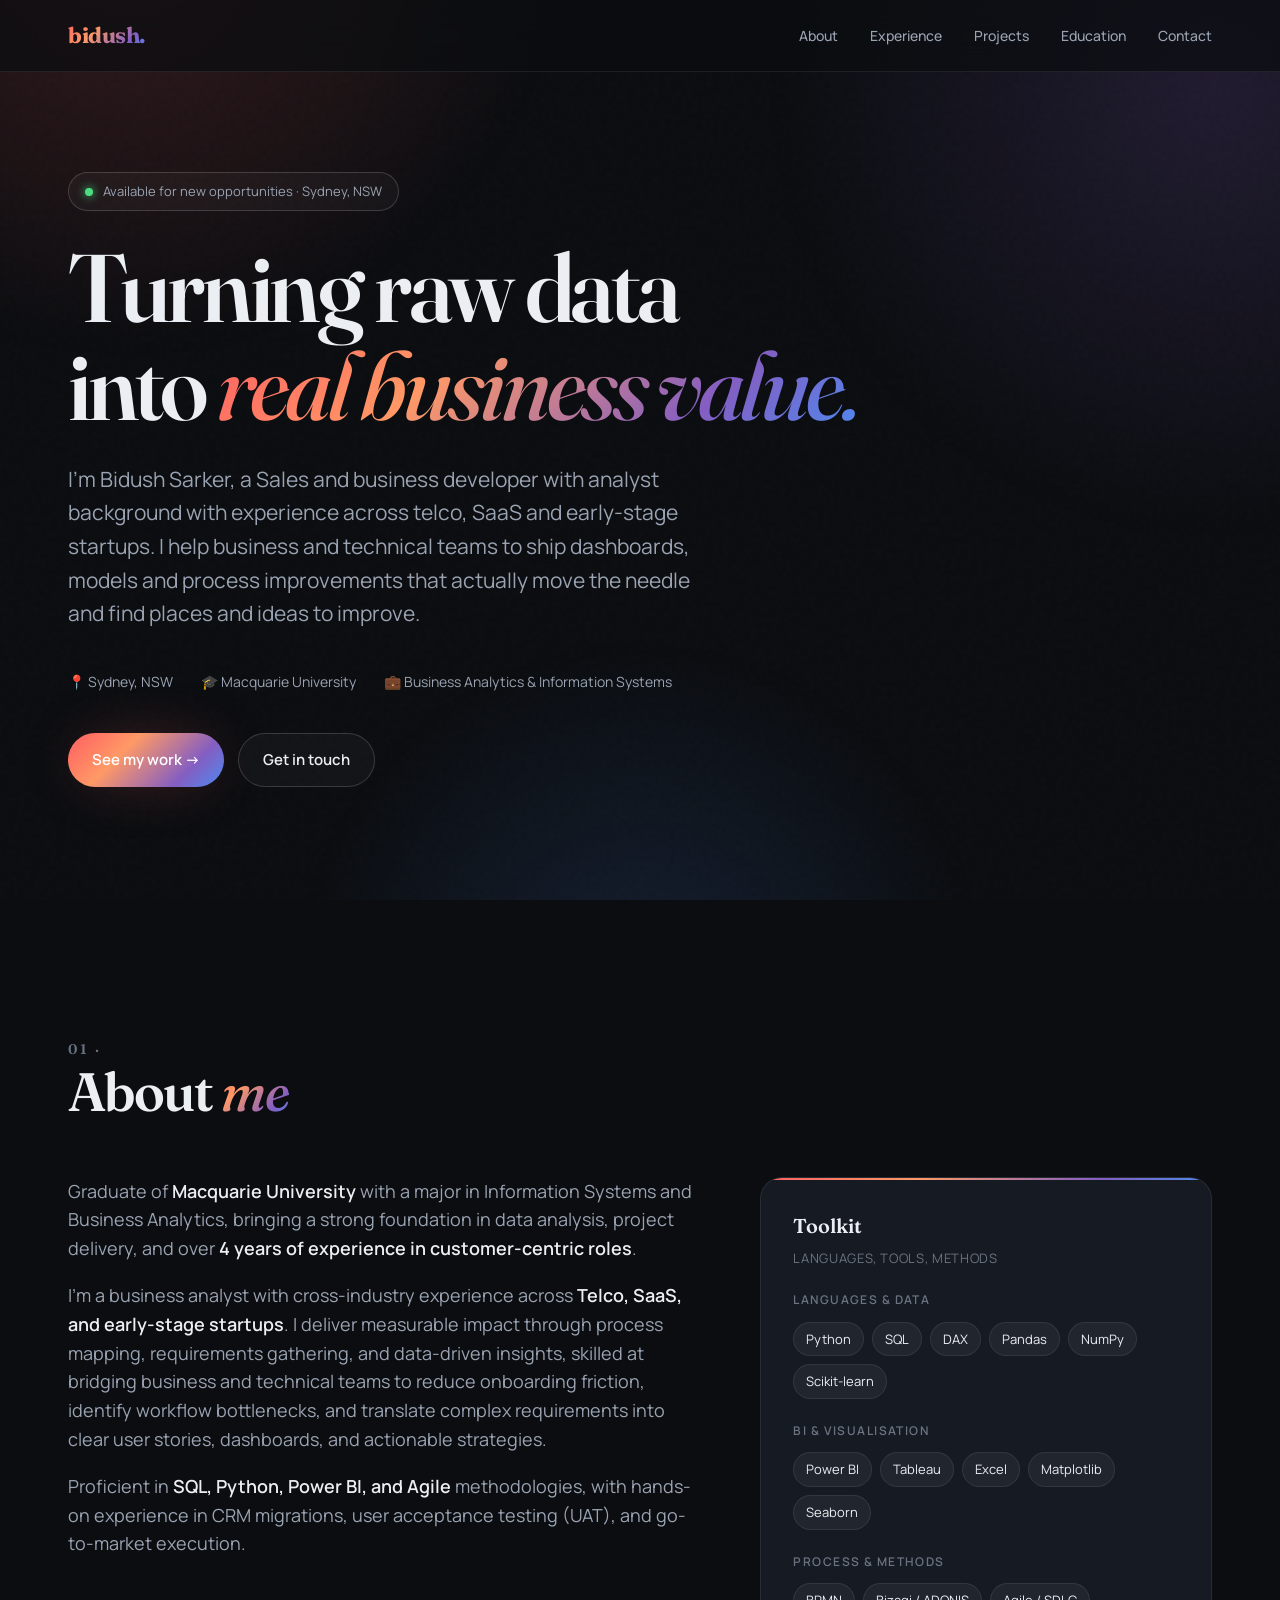
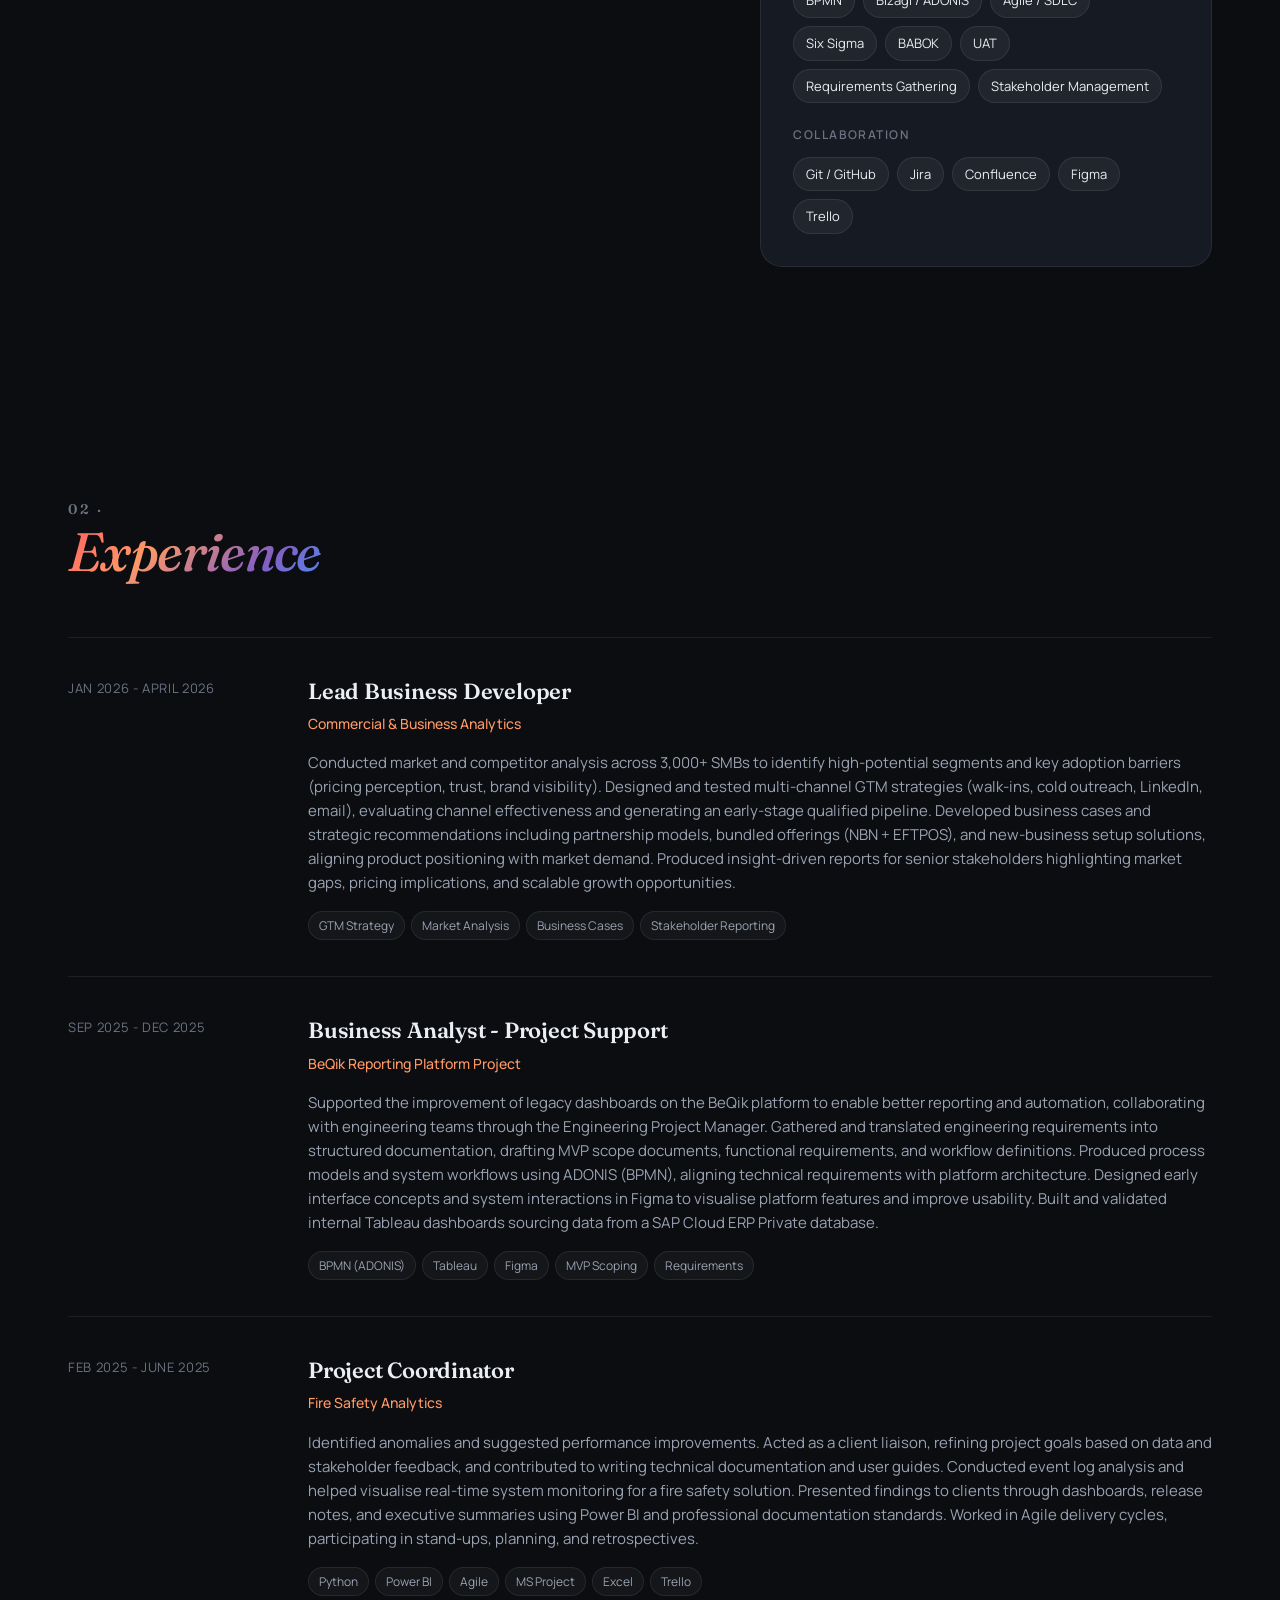
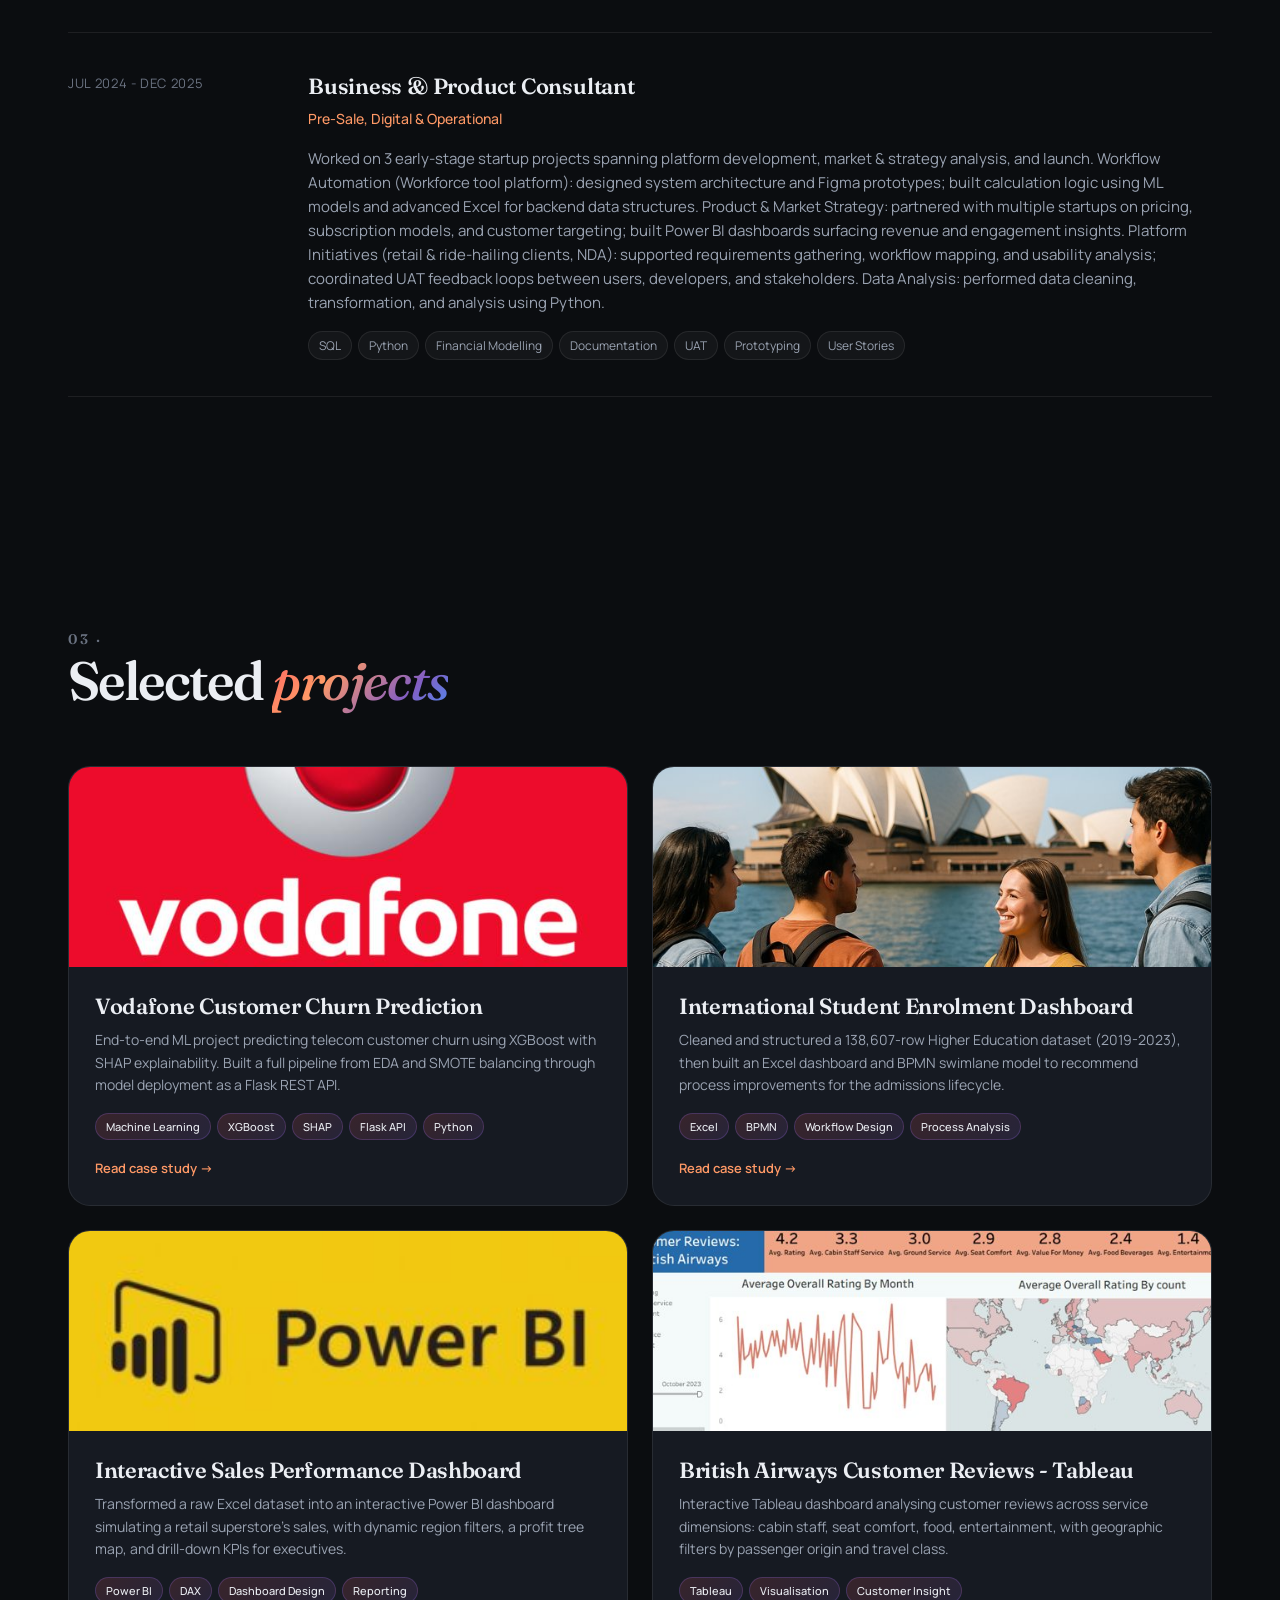
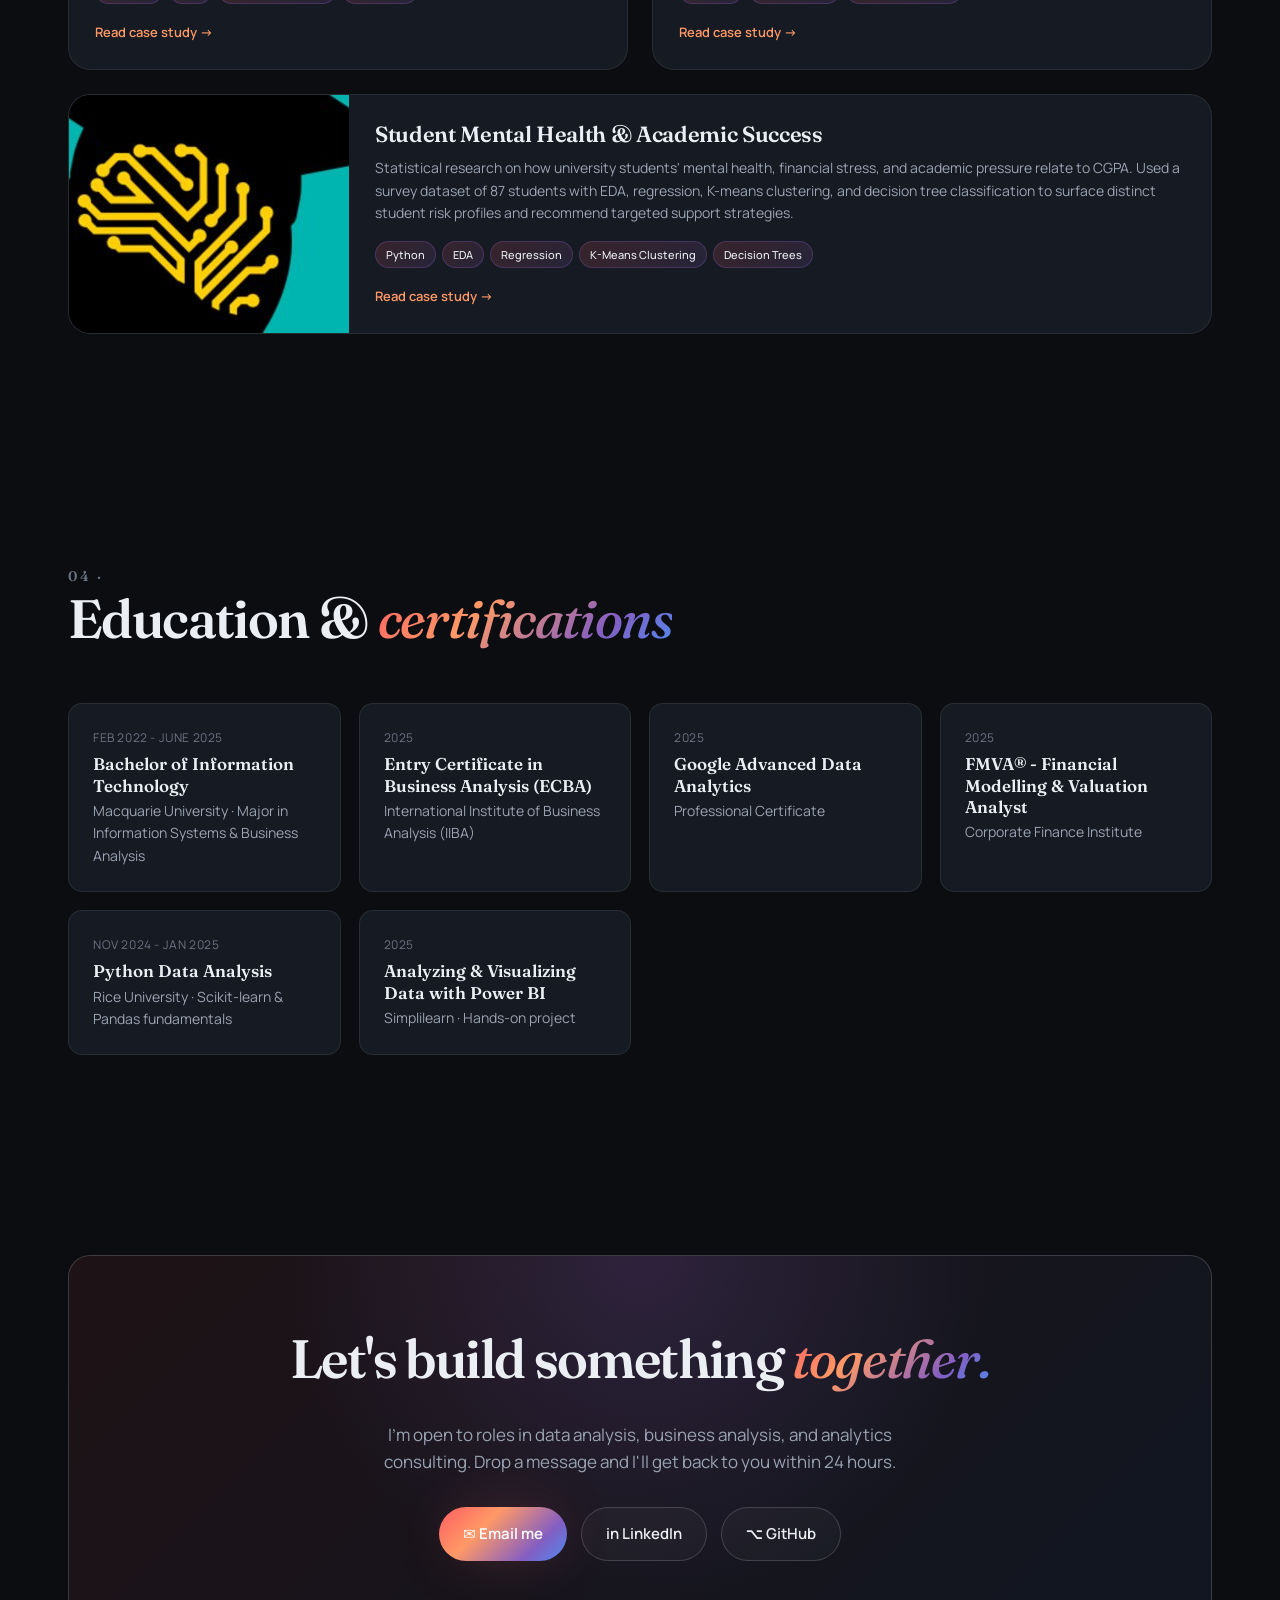
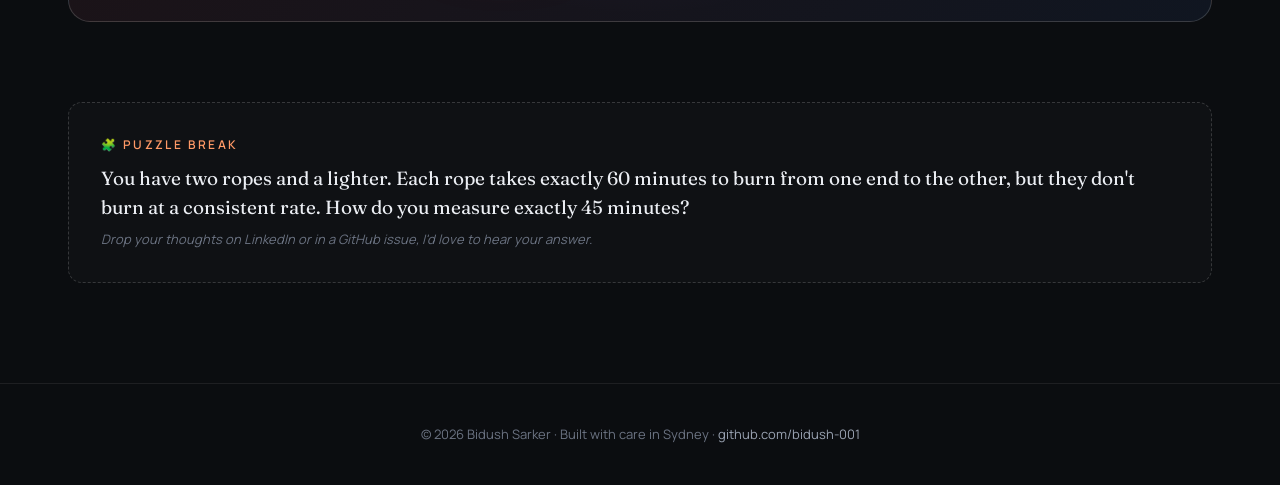
==== commit 3f478ecd: "Update index.html" ====
--- a/index.html
+++ b/index.html
@@ -34,8 +34,8 @@
         into <span class="accent">real business value.</span>
       </h1>
       <p class="hero-tagline">
-        I'm Bidush Sarker, a data & business analyst with 4+ years across telco, SaaS and early-stage startups.
-        I bridge business and technical teams to ship dashboards, models and process improvements that actually move the needle.
+        I'm Bidush Sarker, a Sales and business developer with analyst background with experience across telco, SaaS and early-stage startups.
+        I help business and technical teams to ship dashboards, models and process improvements that actually move the needle and find places and ideas to improve.
       </p>
       <div class="hero-meta">
         <span>📍 Sydney, NSW</span>
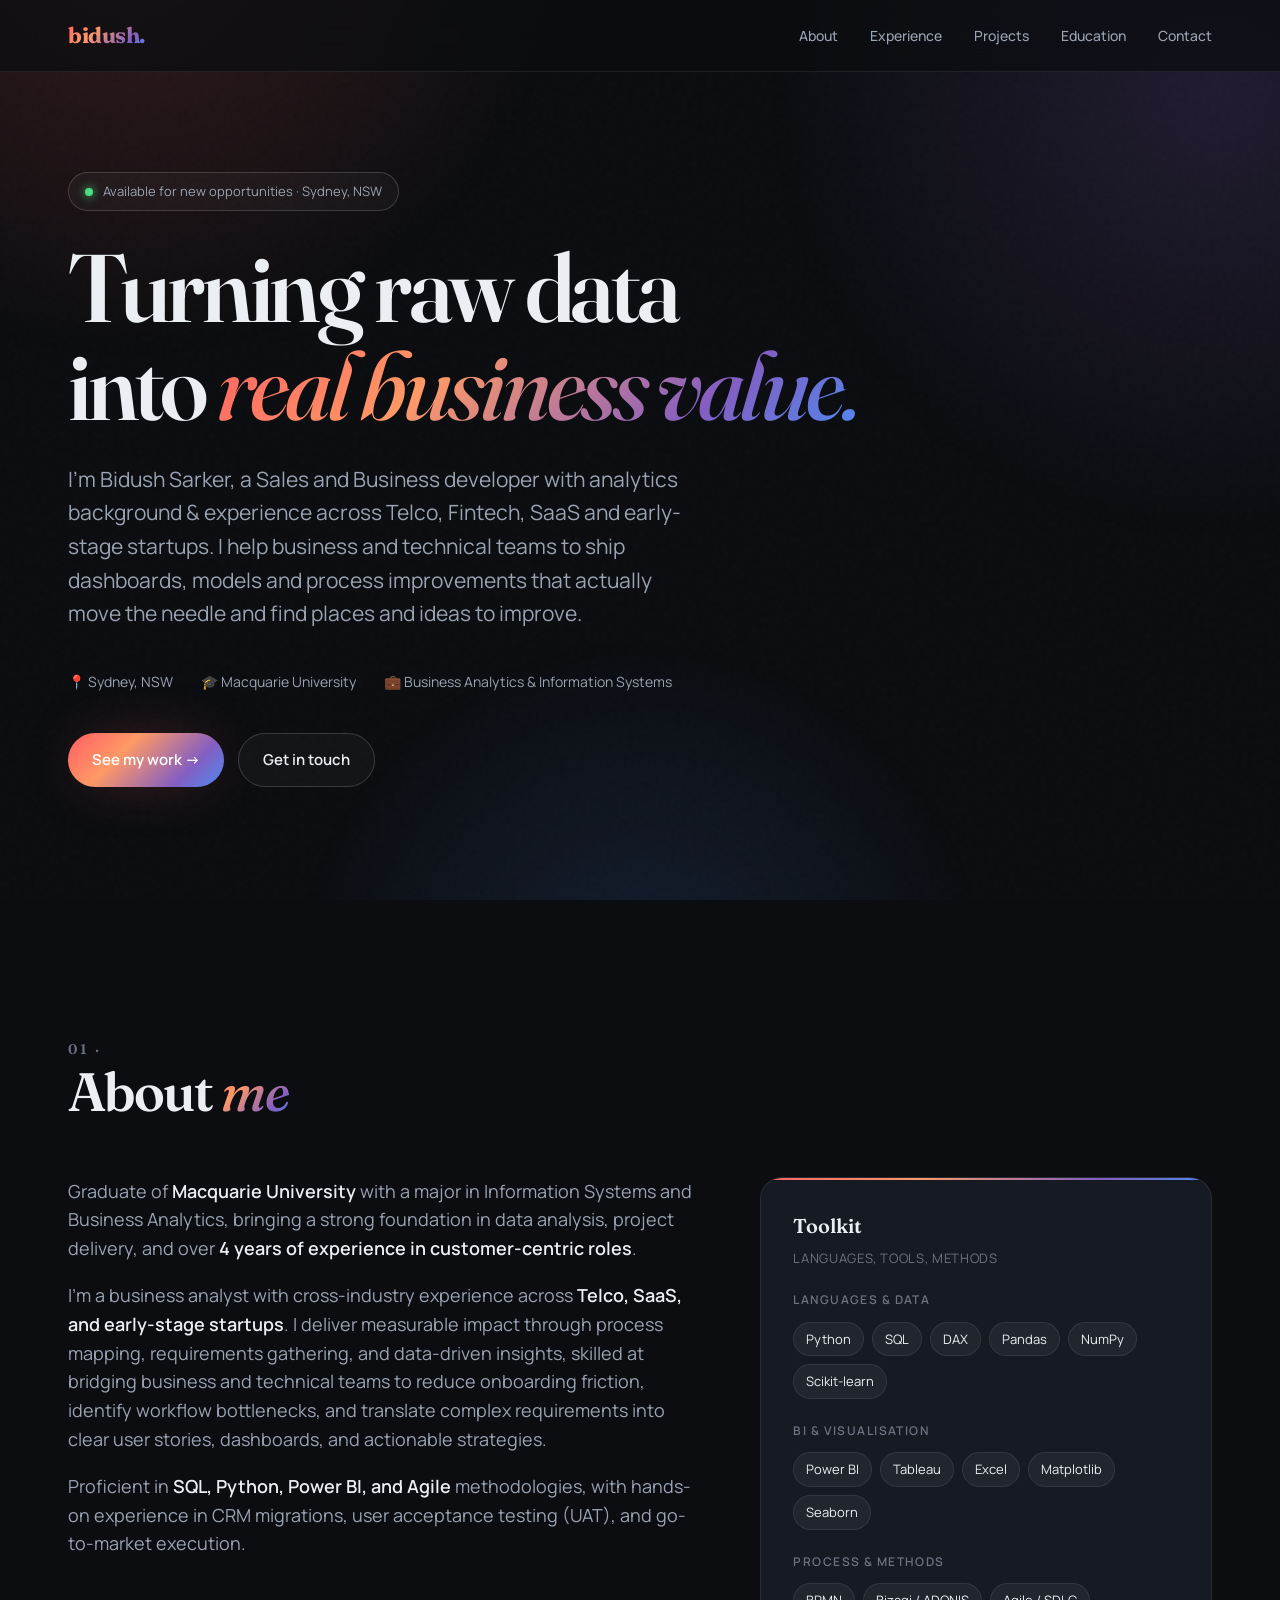
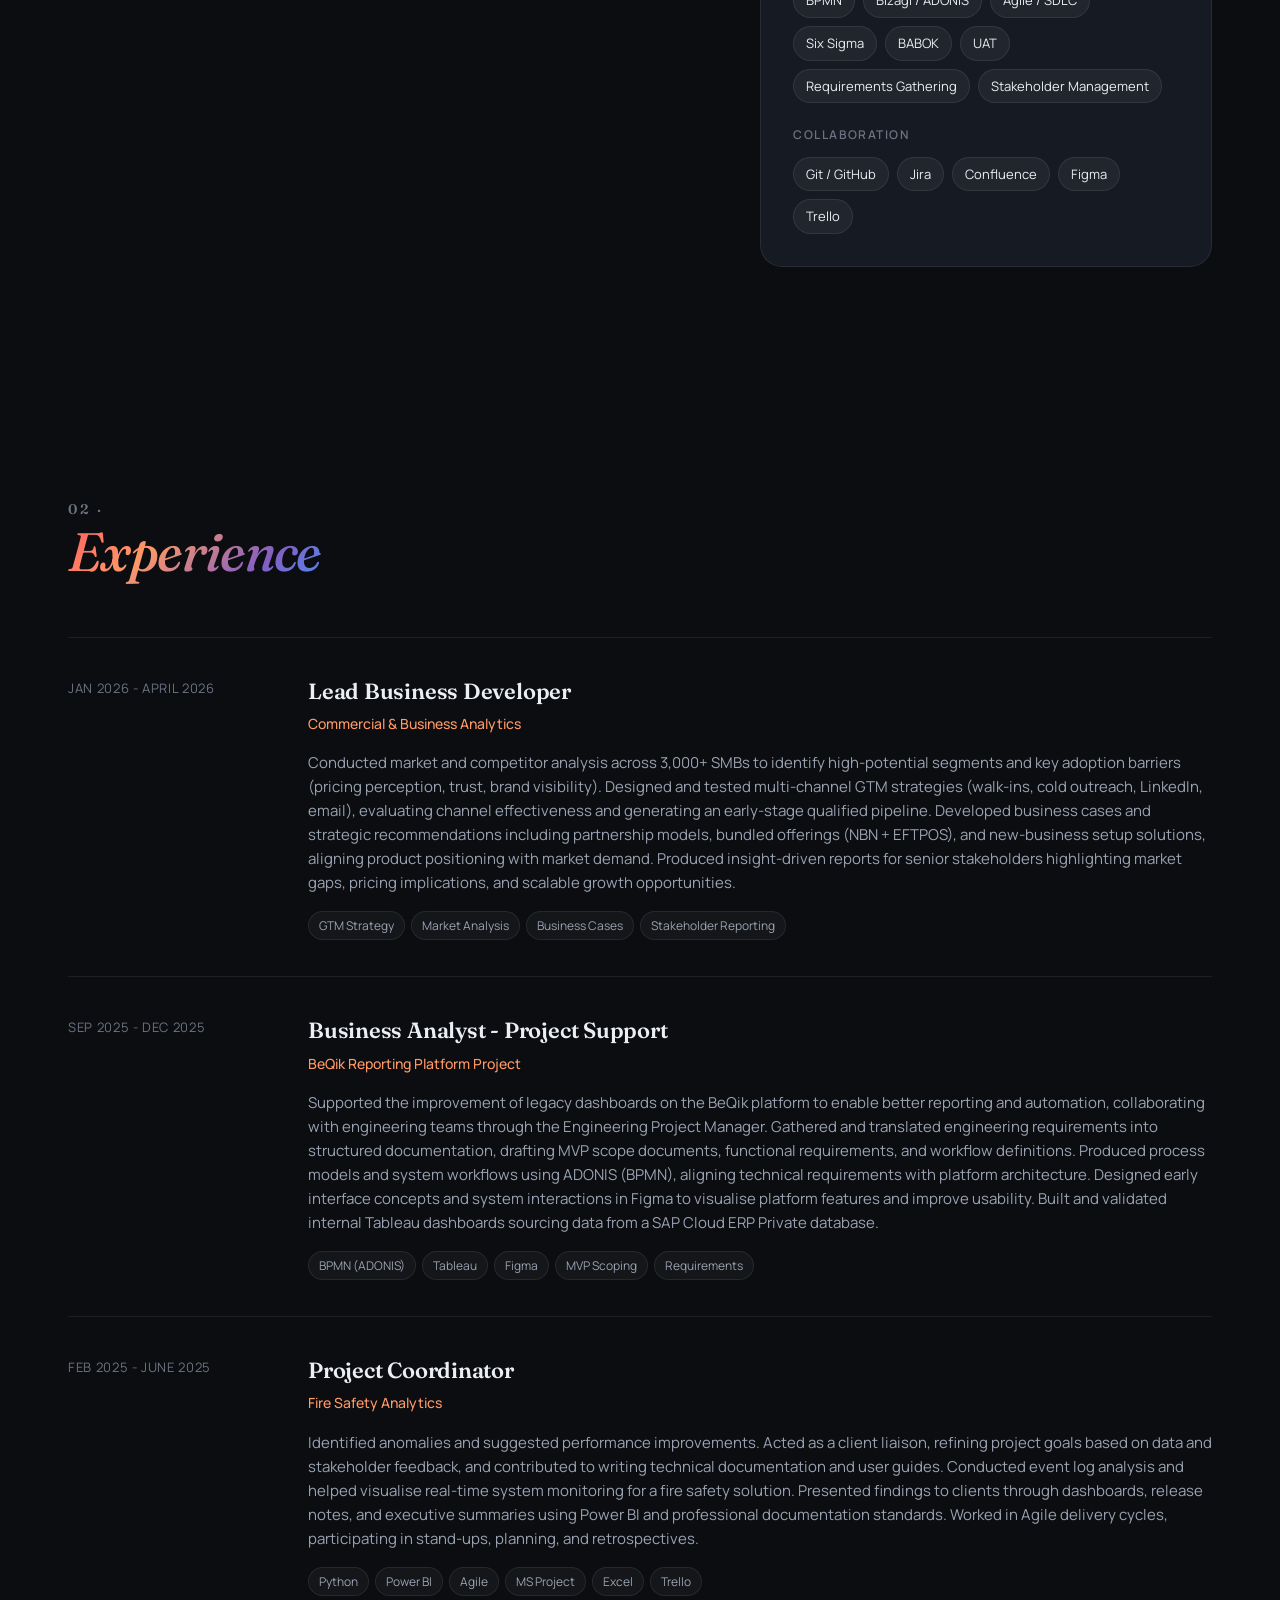
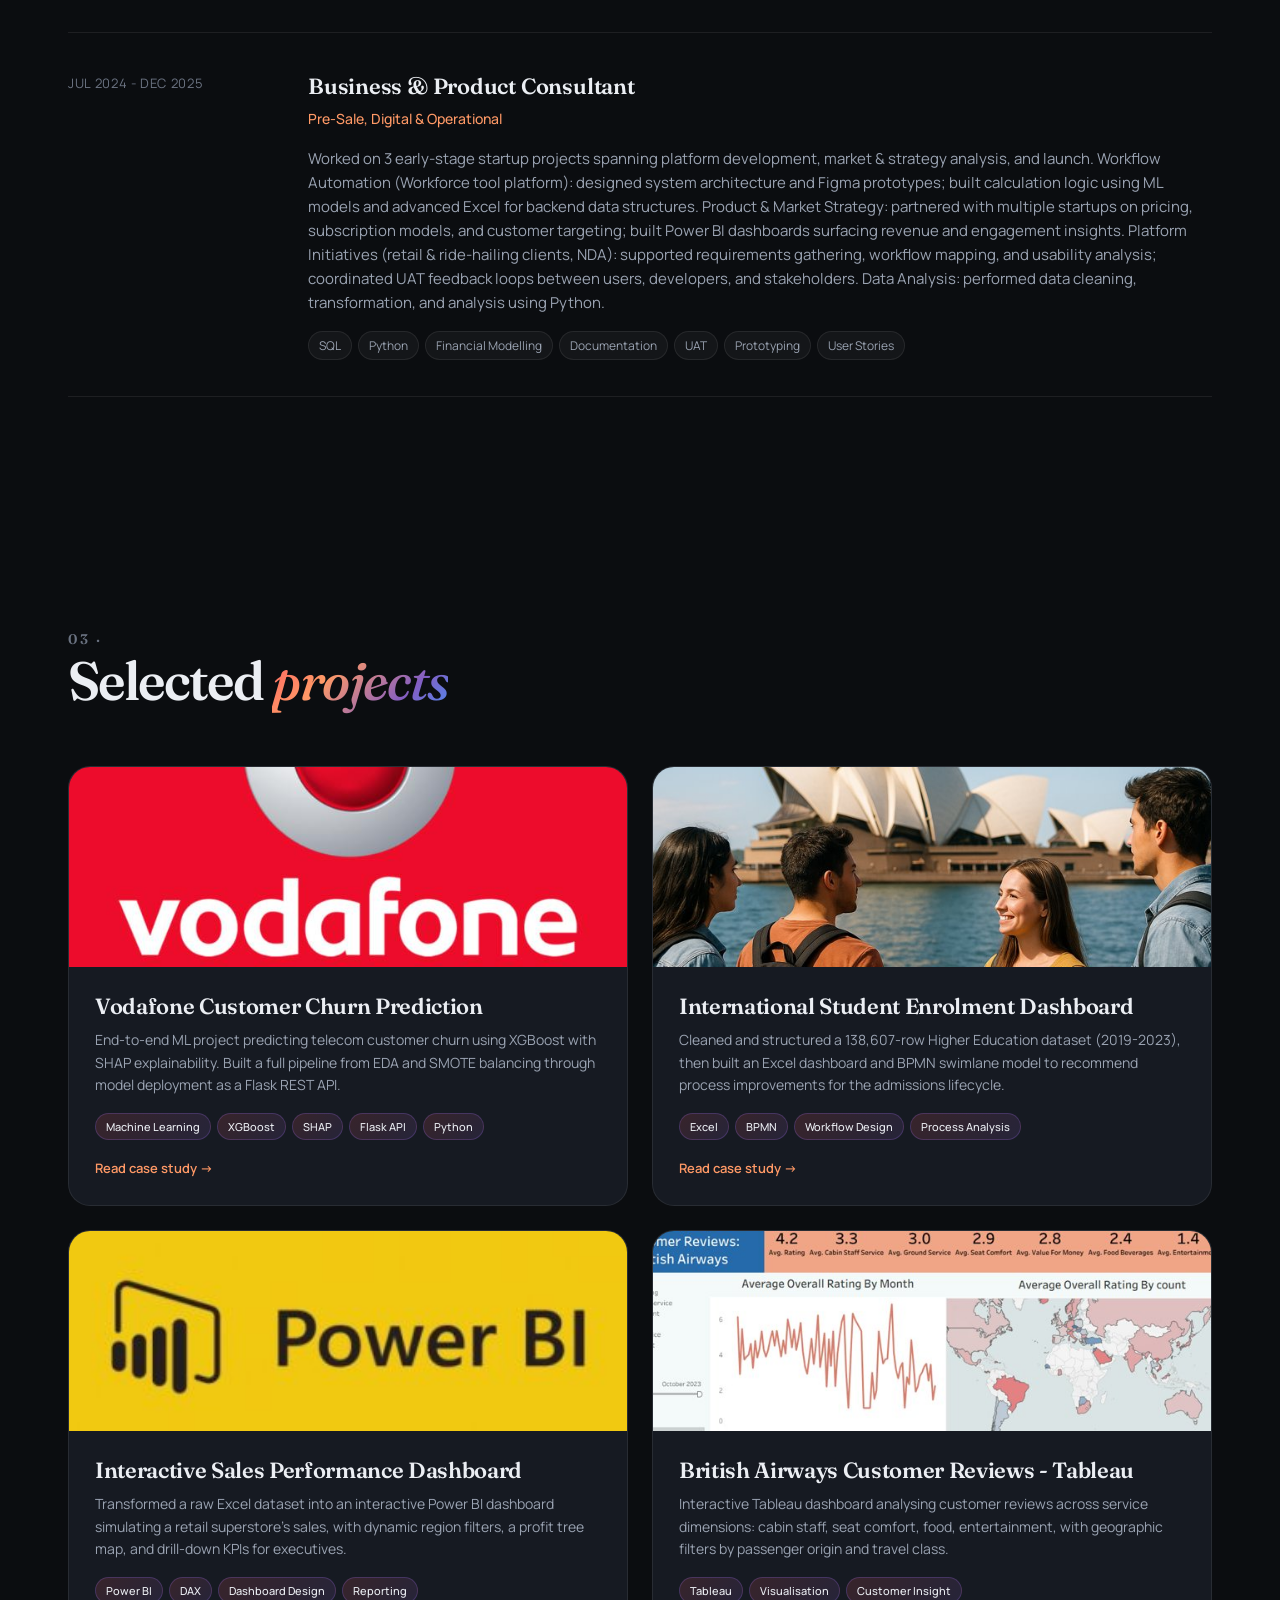
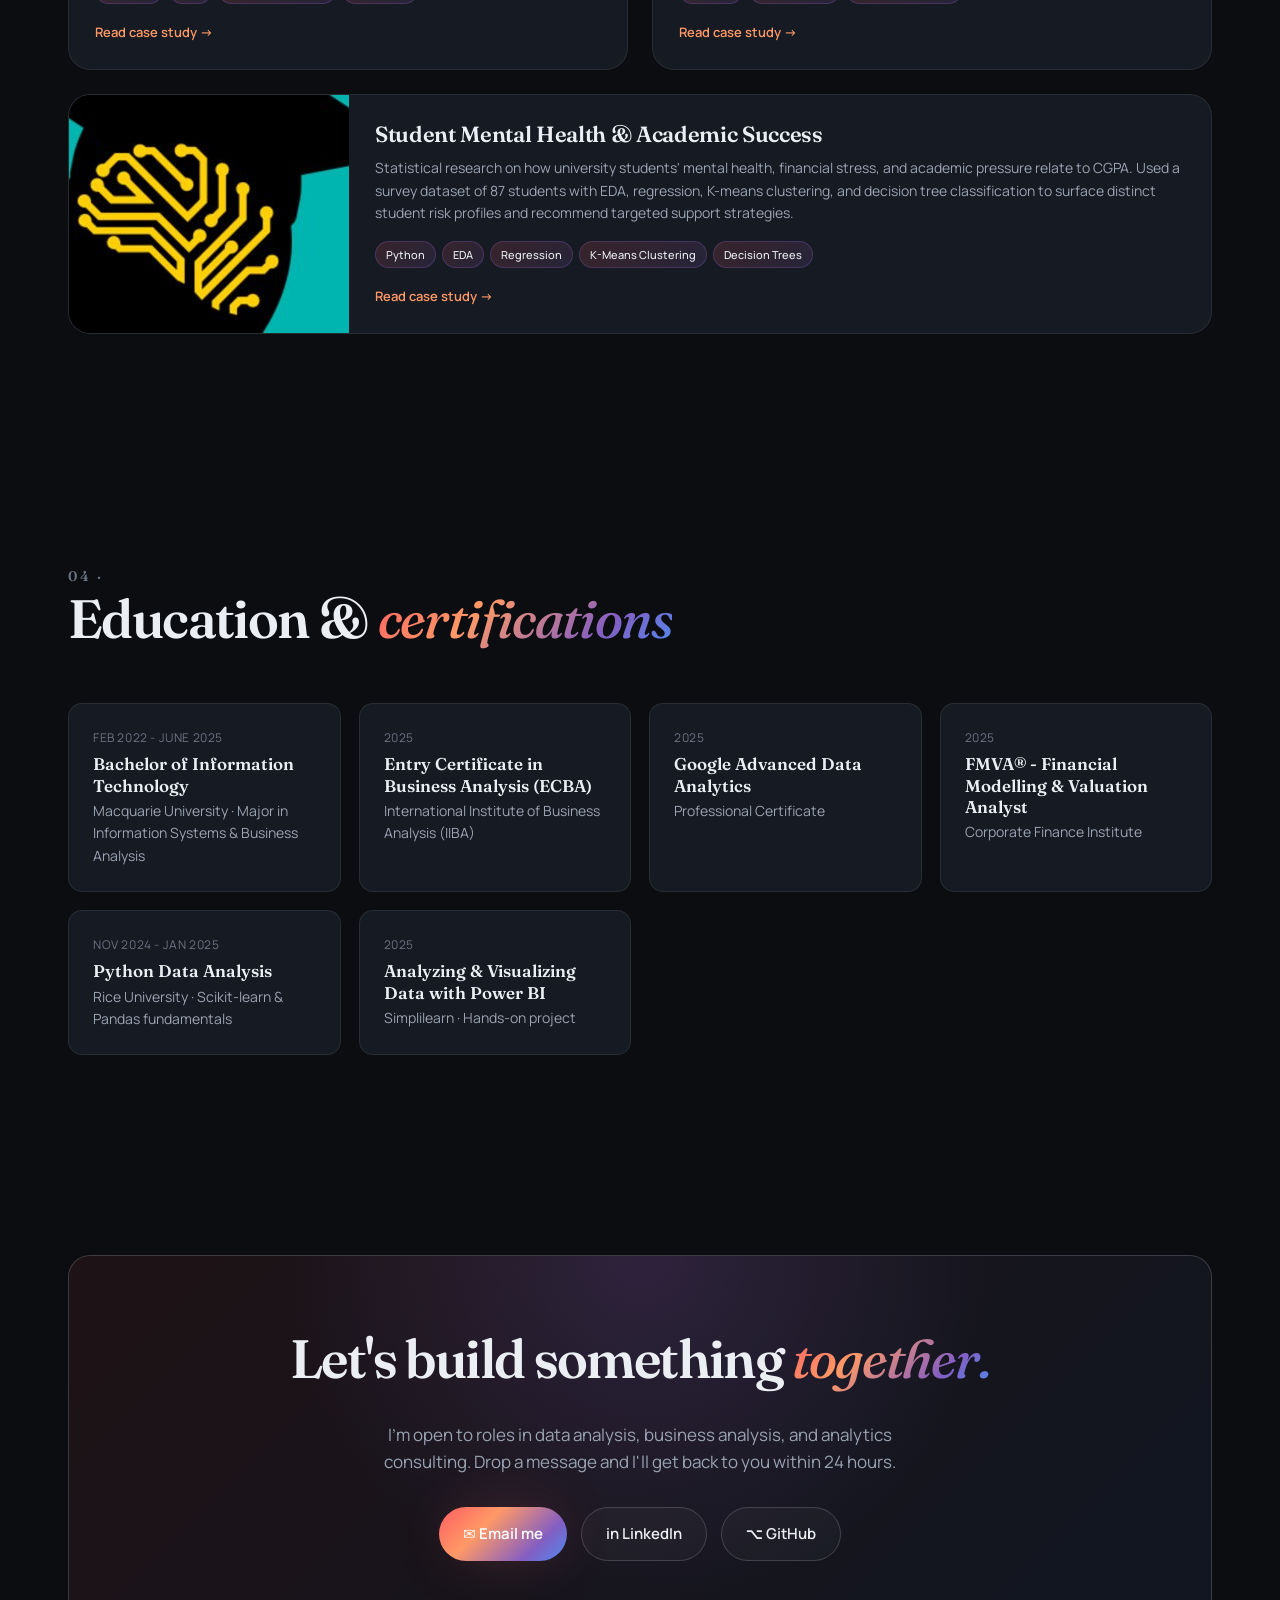
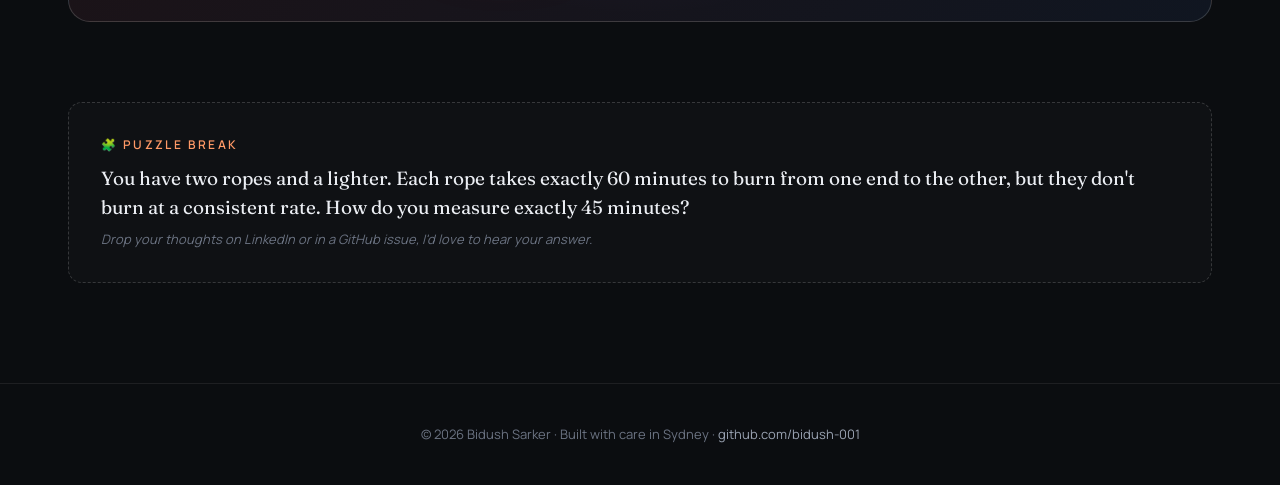
==== commit 5cd91a03: "Update index.html" ====
--- a/index.html
+++ b/index.html
@@ -34,7 +34,7 @@
         into <span class="accent">real business value.</span>
       </h1>
       <p class="hero-tagline">
-        I'm Bidush Sarker, a Sales and business developer with analyst background with experience across telco, SaaS and early-stage startups.
+        I'm Bidush Sarker, a Sales and Business developer with analytics background & experience across Telco, Fintech, SaaS and early-stage startups.
         I help business and technical teams to ship dashboards, models and process improvements that actually move the needle and find places and ideas to improve.
       </p>
       <div class="hero-meta">
